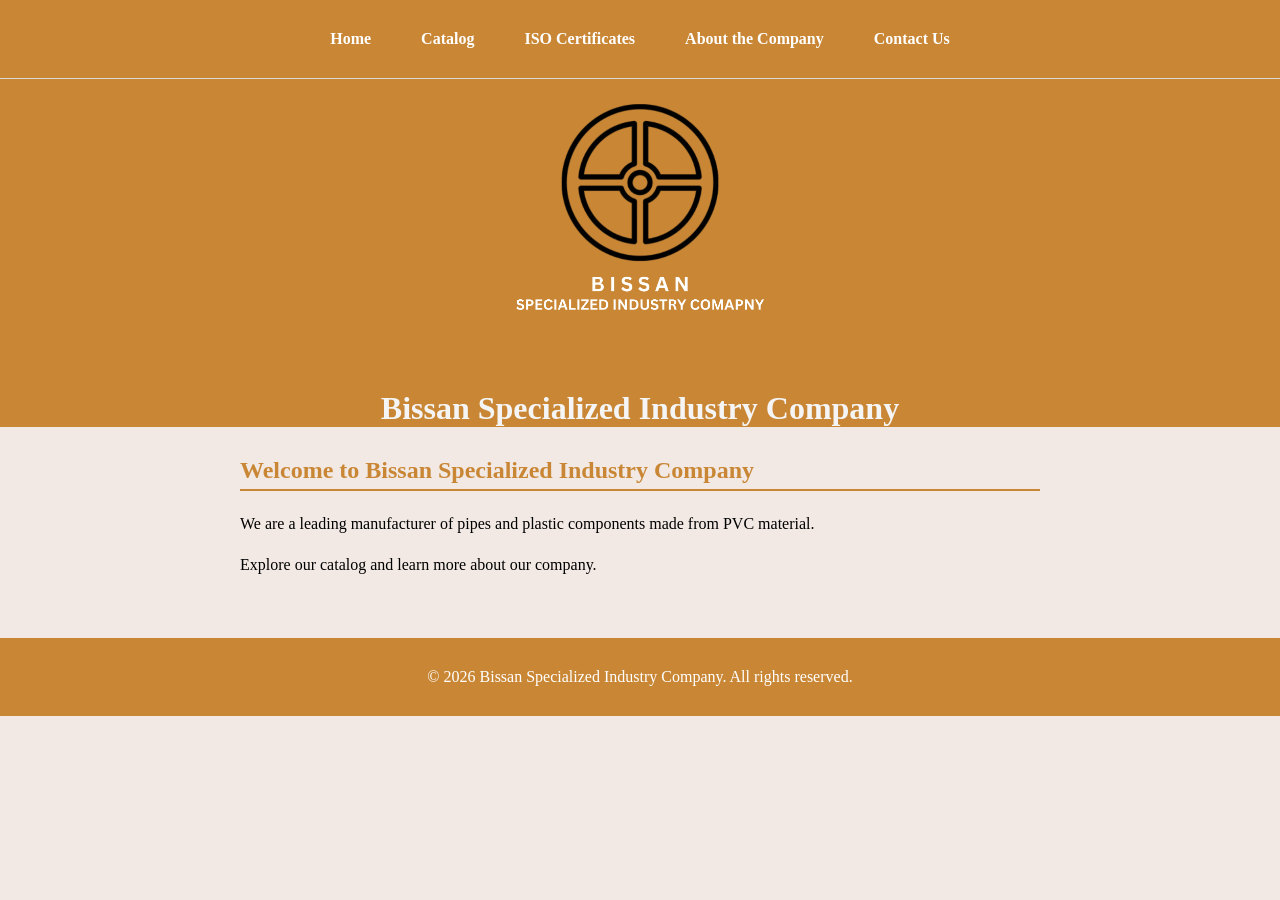
==== index.html @ 00ed0645 "fix final structure" ====
<!doctype html>
<html lang="en" dir="ltr">
  <head>
    <meta charset="UTF-8" />
    <title>Bissan Specialized Industry Company - PVC Pipes Manufacturer Saudi Arabia</title>
    <meta name="description" content="Bissan Specialized Industry Company is a leading manufacturer of PVC pipes and plastic components in Jeddah, Saudi Arabia. Quality, innovation, and sustainability in infrastructure solutions.">
    <meta name="description" lang="ar" content="شركة بيسان المتخصصة للصناعة - رائدة في تصنيع أنابيب PVC والمكونات البلاستيكية في جدة، السعودية. الجودة والابتكار والاستدامة في حلول البنية التحتية.">
    <meta name="keywords" content="Bissan, PVC pipes, plastic components, manufacturer, Saudi Arabia, Jeddah, infrastructure, water supply, sewage systems, شركة بيسان, أنابيب PVC, مكونات بلاستيكية">
    <link rel="stylesheet" href="../css/style.css"/>
  </head>
  <body>
    <!-- Home Page -->
    <header>
      <!-- Logo and Navigation -->
      <img src="../images/logo.png" alt="Bissan Logo" class="logo">
      <h1>Bissan Specialized Industry Company</h1>
        <!-- Navigation Menu -->
      <nav>
        <ul>
          <li><a href="index.html">Home</a></li>
          <li><a href="https://drive.google.com/drive/folders/1nxeZq0r3uxpmF0wtFy2HeYXRQlglvLOS?usp=sharing" target="_blank">Catalog</a></li>
          <li><a href="../Catalog/ISO.pdf" target="_blank">ISO Certificates</a></li>
          <li><a href="about.html">About the Company</a></li>
          <li><a href="contact.html">Contact Us</a></li>
        </ul>
      </nav>

    </header>
  
    <main>
      <section class="welcome">
        <h2>Welcome to Bissan Specialized Industry Company</h2>
        <p>We are a leading manufacturer of pipes and plastic components made from PVC material.</p>
        <p>Explore our catalog and learn more about our company.</p>
      </section>
    </main>

    <footer>
      <p>&copy; 2026 Bissan Specialized Industry Company. All rights reserved.</p>
    </footer>

  </body>
</html>
---- css/style.css ----
/* Style Sheet Bissan Specialized Industry Company */

/* heading styles */
h1 {
  /*1.put h1 in center */
  text-align: center;
  /*2.color of h1 */
  color: whitesmoke;
  /*3.background color of h1 */
  background-color: #c98736;
  /*4.margin of h1 */
  margin: -10px;
}
/* header styles */
header {
  /*1. remove default margin and padding */
  margin: 0;
  padding: 0;
  /*2. background color of header */
  background-color: #c98736;
  width: 100%;
}
/* body styles */
body {
  /*1. remove default margin and padding */
  margin: 0;
  padding: 0;
  /*2. background color of body */
  background-color: #f2e9e4;
}
/* navigation styles */
nav ul {
  /*1. remove default list style */
  list-style-type: none;
  /*2. display navigation items in a row */
  display: flex;
  /*3. center navigation items */
  justify-content: center;
  /*4. padding and margin for navigation */
  padding: 20px;
  margin: 0;
  background-color: #c98736;
}

/* navigation item styles */
nav ul li {
  /*1. margin for navigation items */
  margin: 10px;
  /*2. font styles for navigation items */
  font: bold 16px message-box;
}

/* navigation link styles */
nav ul li a {
  /*1. remove default text decoration */
  text-decoration: none;
  /*2. color and padding for navigation links */
  color: white;
  padding: 10px 15px;
  /*3. transition effect for hover state */
  transition: background-color 0.3s;
}

/* navigation link hover styles */
nav ul li a:hover {
  /*1. background color change on hover */
  background-color: #a66b2a;
  border-radius: 5px;
  color: rgb(0, 0, 0);
}
/* logo styles */
.logo {
  width: 400px;
  height: auto;
  display: block;
  margin: 0 auto;
}
/* main content styles */
main {
  padding: 20px;
  max-width: 800px;
  margin: 0 auto;
}

/* section styles */
section {
  margin-bottom: 20px;
}
/* heading styles for sections */
h2 {
  color: #c98736;
  border-bottom: 2px solid #c98736;
  padding-bottom: 5px;
}
/* paragraph styles */
p {
  line-height: 1.6;
}
/* list styles */
ul {
  padding-left: 20px;
}

/* contact information styles */
.contact-info p {
  margin: 5px 0;
}
/* Make nav fixed with shadow */
nav {
  position: fixed;
  top: 0;
  width: 100%;
  box-shadow: 0px 1px 0px rgb(219, 217, 217);
}
/* contact info styles */
.contact-info {
  background-color: #ffffff;
  border: 1px solid #c98736;
  border-radius: 8px;
  padding: 20px;
  max-width: 400px;
  margin: 20px auto;
}

 /* contact info heading styles */
.contact-info h2 {
  color: #c98736;
  margin-bottom: 10px;
}

/* contact form styles */
.contact-form {
  background-color: #ffffff;
  border: 1px solid #c98736;
  border-radius: 8px;
  padding: 20px;
  max-width: 400px;
  margin: 20px auto;
}

/* contact form label styles */
.contact-form label {
  display: block;
  margin-bottom: 5px;
  color: #333;
  font-weight: bold;
}

/*contact form input and textarea styles */

.contact-form input,
.contact-form textarea {
  width: 100%;
  padding: 10px;
  margin-bottom: 15px;
  border: 1px solid #c98736;
  border-radius: 4px;
  font-family: Arial, sans-serif;
  box-sizing: border-box;
}


/* contact form input and textarea focus styles */
.contact-form input:focus,
.contact-form textarea:focus {
  outline: none;
  border-color: #c98736;
}

/* contact form button styles */
.contact-form button {
  background-color: #c98736;
  color: white;
  padding: 10px 20px;
  border: none;
  border-radius: 4px;
  font-weight: bold;
  width: 100%;
  transition: background-color 0.3s;
}

/* contact form button hover styles */
.contact-form button:hover {
  background-color: #a66b2a;
}


/* contact watsapp styles */
.contact-watsapp {
  background-color: white;
  border: 1px solid #c98736;
  border-radius: 8px;
  padding: 20px;
  max-width: 400px;
  margin: 20px auto;
}

/* contact watsapp heading styles */
.qr-code {
  display: block;
  margin: 0 auto;
  width: 200px;
  height: 200px;
}

/* footer styles */
footer {
    background-color: #c98736;
    color: white;
    text-align: center;
    padding: 10px;
    margin-top: 20px;
}

/* Responsive Design */
@media (max-width: 768px) {
    .logo {
        width: 250px; /* Smaller logo for mobile */
    }

    main {
        padding: 15px;
    }

    nav ul {
        padding: 15px;
        flex-wrap: wrap; /* Allow wrapping on small screens */
    }

    nav ul li {
        margin: 5px;
    }

    nav ul li a {
        padding: 8px 12px;
        font-size: 14px;
    }

    h1 {
        font-size: 28px; /* Smaller heading */
        margin: -5px;
    }

    h2 {
        font-size: 22px;
    }

    .contact-info, .contact-form, .contact-watsapp {
        max-width: 100%;
        margin: 15px 0;
        padding: 15px;
    }

    .qr-code {
        width: 150px;
        height: 150px;
    }

    .welcome h2 {
        font-size: 24px;
    }
}
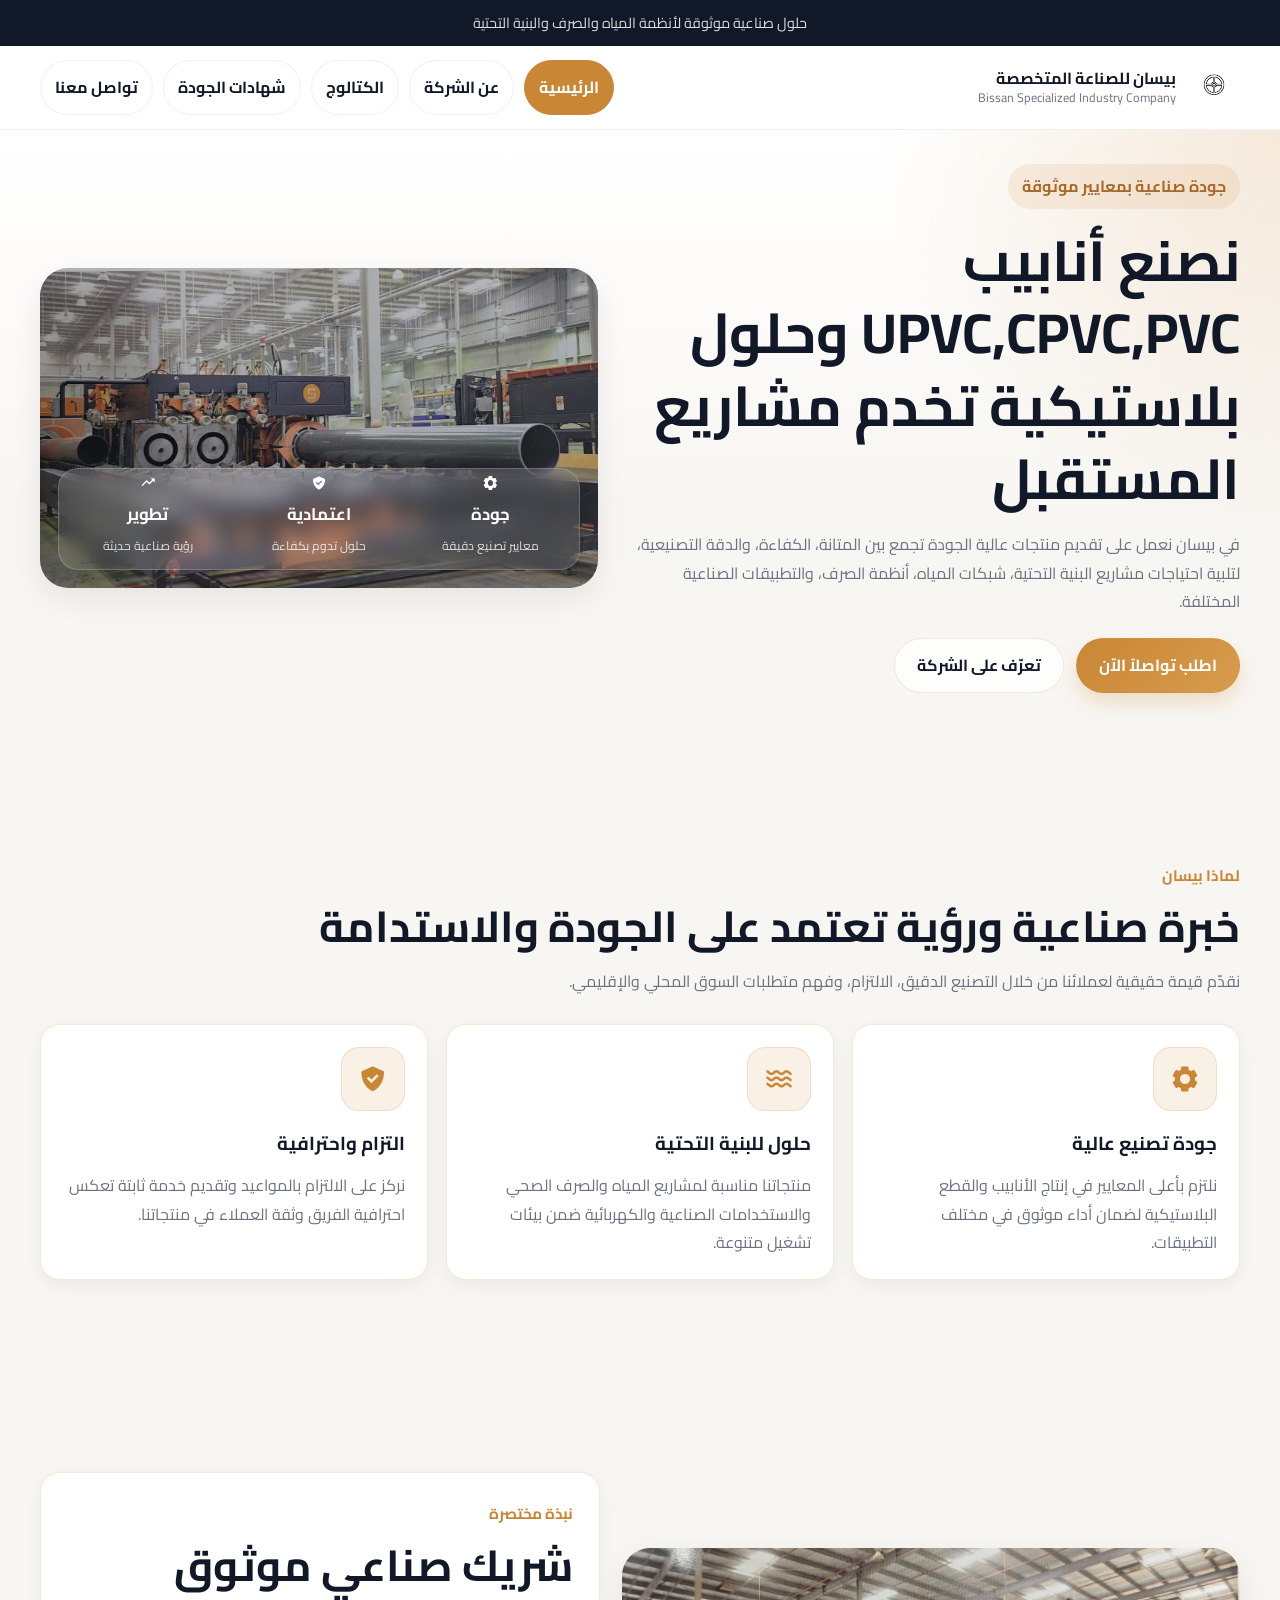
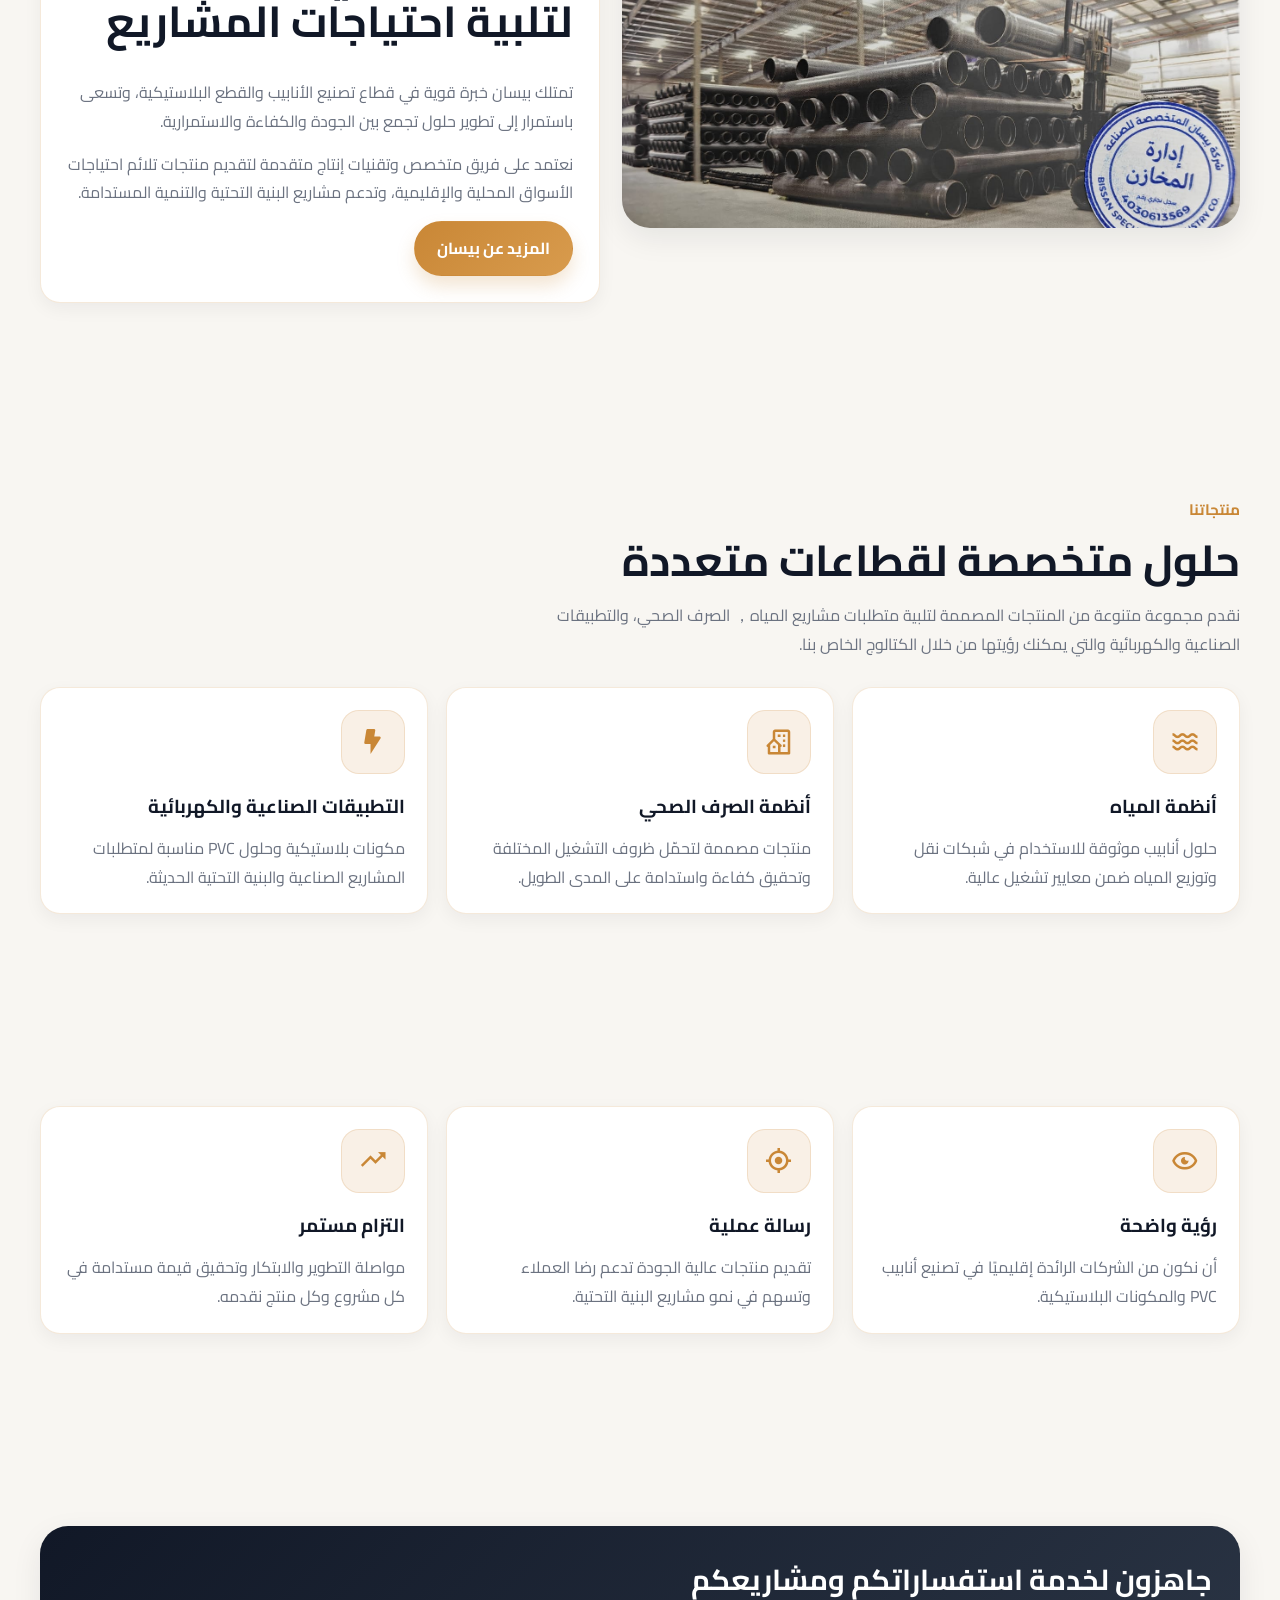
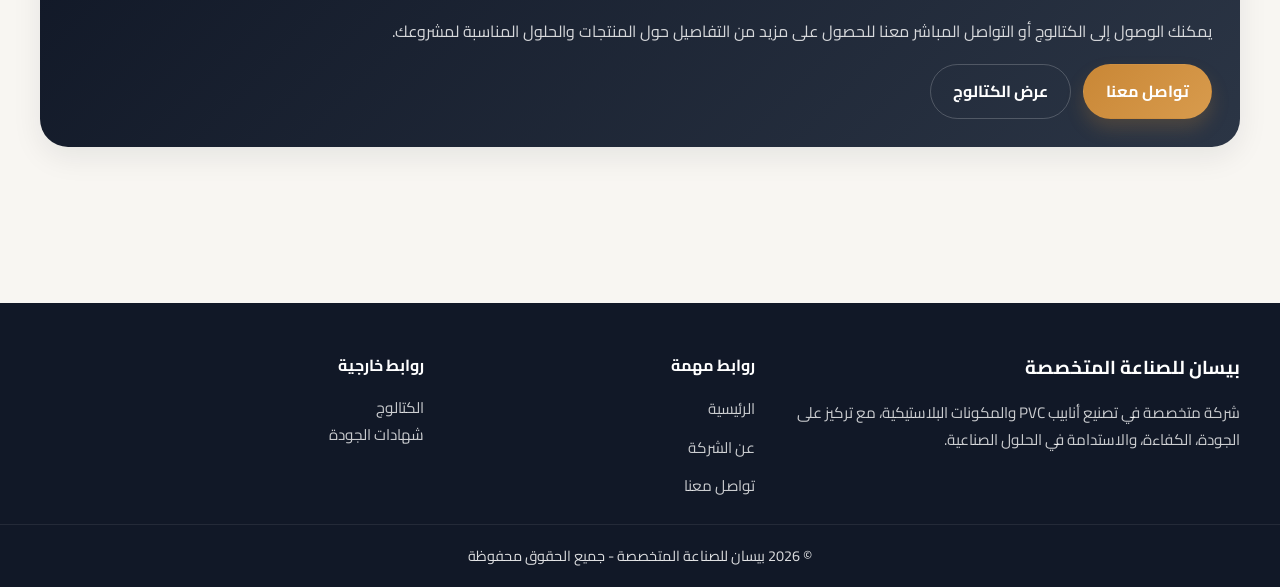
==== commit 3b294774: "move site files to repository root" ====
--- a/index.html
+++ b/index.html
@@ -1,43 +1,336 @@
 <!doctype html>
-<html lang="en" dir="ltr">
+<html lang="ar" dir="rtl">
   <head>
     <meta charset="UTF-8" />
-    <title>Bissan Specialized Industry Company - PVC Pipes Manufacturer Saudi Arabia</title>
-    <meta name="description" content="Bissan Specialized Industry Company is a leading manufacturer of PVC pipes and plastic components in Jeddah, Saudi Arabia. Quality, innovation, and sustainability in infrastructure solutions.">
-    <meta name="description" lang="ar" content="شركة بيسان المتخصصة للصناعة - رائدة في تصنيع أنابيب PVC والمكونات البلاستيكية في جدة، السعودية. الجودة والابتكار والاستدامة في حلول البنية التحتية.">
-    <meta name="keywords" content="Bissan, PVC pipes, plastic components, manufacturer, Saudi Arabia, Jeddah, infrastructure, water supply, sewage systems, شركة بيسان, أنابيب PVC, مكونات بلاستيكية">
-    <link rel="stylesheet" href="../css/style.css"/>
+    <meta name="viewport" content="width=device-width, initial-scale=1.0" />
+    <title>بيسان للصناعة المتخصصة | حلول متقدمة لأنابيب PVC</title>
+    <meta
+      name="description"
+      content="شركة بيسان للصناعة المتخصصة تقدم حلولاً متقدمة في تصنيع أنابيب PVC والمكونات البلاستيكية بجودة عالية تخدم مشاريع البنية التحتية والتطبيقات الصناعية."
+    />
+    <link
+      href="https://unpkg.com/boxicons@2.1.4/css/boxicons.min.css"
+      rel="stylesheet"
+    />
+    <link rel="stylesheet" href="./css/mainstyle.css" />
+    <link rel="stylesheet" href="./css/home.css" />
   </head>
   <body>
-    <!-- Home Page -->
-    <header>
-      <!-- Logo and Navigation -->
-      <img src="../images/logo.png" alt="Bissan Logo" class="logo">
-      <h1>Bissan Specialized Industry Company</h1>
-        <!-- Navigation Menu -->
-      <nav>
-        <ul>
-          <li><a href="index.html">Home</a></li>
-          <li><a href="https://drive.google.com/drive/folders/1nxeZq0r3uxpmF0wtFy2HeYXRQlglvLOS?usp=sharing" target="_blank">Catalog</a></li>
-          <li><a href="../Catalog/ISO.pdf" target="_blank">ISO Certificates</a></li>
-          <li><a href="about.html">About the Company</a></li>
-          <li><a href="contact.html">Contact Us</a></li>
-        </ul>
-      </nav>
-
+    <div class="topbar">
+      <div class="container">
+        <p>حلول صناعية موثوقة لأنظمة المياه والصرف والبنية التحتية</p>
+      </div>
+    </div>
+
+    <header class="site-header">
+      <div class="container navbar">
+        <a href="index.html" class="brand">
+          <img src="./images/logo.png" alt="شعار بيسان" />
+          <div class="brand-text">
+            <h1>بيسان للصناعة المتخصصة</h1>
+            <p>Bissan Specialized Industry Company</p>
+          </div>
+        </a>
+
+        <button
+          class="menu-toggle"
+          id="menuToggle"
+          aria-label="فتح القائمة"
+          aria-expanded="false"
+          aria-controls="mainNav"
+        >
+          <span></span>
+          <span></span>
+          <span></span>
+        </button>
+
+        <nav class="main-nav" id="mainNav">
+          <ul class="nav-links">
+            <li><a href="index.html" class="active">الرئيسية</a></li>
+            <li><a href="about.html">عن الشركة</a></li>
+            <li>
+              <a
+                href="https://drive.google.com/drive/folders/1nxeZq0r3uxpmF0wtFy2HeYXRQlglvLOS?usp=sharing"
+                target="_blank"
+              >
+                الكتالوج
+              </a>
+            </li>
+            <li><a href="Catalog/ISO.pdf" target="_blank">شهادات الجودة</a></li>
+            <li><a href="contact.html">تواصل معنا</a></li>
+          </ul>
+        </nav>
+      </div>
     </header>
-  
+
     <main>
-      <section class="welcome">
-        <h2>Welcome to Bissan Specialized Industry Company</h2>
-        <p>We are a leading manufacturer of pipes and plastic components made from PVC material.</p>
-        <p>Explore our catalog and learn more about our company.</p>
+      <section class="hero">
+        <div class="container hero-wrap">
+          <div class="hero-content">
+            <span class="badge">جودة صناعية بمعايير موثوقة</span>
+            <h2>
+              نصنع أنابيب  UPVC,CPVC,PVC وحلول بلاستيكية تخدم مشاريع المستقبل</h2>
+            <p>
+              في بيسان نعمل على تقديم منتجات عالية الجودة تجمع بين المتانة،
+              الكفاءة، والدقة التصنيعية، لتلبية احتياجات مشاريع البنية التحتية،
+              شبكات المياه، أنظمة الصرف، والتطبيقات الصناعية المختلفة.
+            </p>
+            <div class="hero-actions">
+              <a href="contact.html" class="btn">اطلب تواصلاً الآن</a>
+              <a href="about.html" class="btn-outline">تعرّف على الشركة</a>
+            </div>
+          </div>
+
+          <div class="hero-card">
+            <div class="hero-stats">
+              <div>
+                <i class="bx bxs-cog"></i>
+                <strong>جودة</strong>
+                <span>معايير تصنيع دقيقة</span>
+              </div>
+              <div>
+                <i class="bx bxs-check-shield"></i>
+                <strong>اعتمادية</strong>
+                <span>حلول تدوم بكفاءة</span>
+              </div>
+              <div>
+                <i class="bx bx-trending-up"></i>
+                <strong>تطوير</strong>
+                <span>رؤية صناعية حديثة</span>
+              </div>
+            </div>
+          </div>
+        </div>
+      </section>
+
+      <section class="section">
+        <div class="container">
+          <div class="section-head">
+            <span>لماذا بيسان</span>
+            <h2>خبرة صناعية ورؤية تعتمد على الجودة والاستدامة</h2>
+            <p>
+              نقدّم قيمة حقيقية لعملائنا من خلال التصنيع الدقيق، الالتزام، وفهم
+              متطلبات السوق المحلي والإقليمي.
+            </p>
+          </div>
+
+          <div class="features-grid">
+            <article class="card feature-item">
+              <div class="icon-box">
+                <i class="bx bxs-cog"></i>
+              </div>
+              <h3>جودة تصنيع عالية</h3>
+              <p>
+                نلتزم بأعلى المعايير في إنتاج الأنابيب والقطع البلاستيكية
+                لضمان أداء موثوق في مختلف التطبيقات.
+              </p>
+            </article>
+
+            <article class="card feature-item">
+              <div class="icon-box">
+                <i class="bx bx-water"></i>
+              </div>
+              <h3>حلول للبنية التحتية</h3>
+              <p>
+                منتجاتنا مناسبة لمشاريع المياه والصرف الصحي والاستخدامات
+                الصناعية والكهربائية ضمن بيئات تشغيل متنوعة.
+              </p>
+            </article>
+
+            <article class="card feature-item">
+              <div class="icon-box">
+                <i class="bx bxs-check-shield"></i>
+              </div>
+              <h3>التزام واحترافية</h3>
+              <p>
+                نركز على الالتزام بالمواعيد وتقديم خدمة ثابتة تعكس احترافية
+                الفريق وثقة العملاء في منتجاتنا.
+              </p>
+            </article>
+          </div>
+        </div>
+      </section>
+
+      <section class="section">
+        <div class="container about-preview">
+          <div class="about-preview-image"></div>
+
+          <div class="card about-preview-content">
+            <div class="section-head">
+              <span>نبذة مختصرة</span>
+              <h2>شريك صناعي موثوق لتلبية احتياجات المشاريع</h2>
+            </div>
+            <p>
+              تمتلك بيسان خبرة قوية في قطاع تصنيع الأنابيب  والقطع 
+              البلاستيكية، وتسعى باستمرار إلى تطوير حلول تجمع بين الجودة
+              والكفاءة والاستمرارية.
+            </p>
+            <p>
+              نعتمد على فريق متخصص وتقنيات إنتاج متقدمة لتقديم منتجات تلائم
+              احتياجات الأسواق المحلية والإقليمية، وتدعم مشاريع البنية التحتية
+              والتنمية المستدامة.
+            </p>
+            <a href="about.html" class="btn">المزيد عن بيسان</a>
+          </div>
+        </div>
+      </section>
+
+      <section class="section">
+        <div class="container">
+          <div class="section-head">
+            <span>منتجاتنا</span>
+            <h2>حلول متخصصة لقطاعات متعددة</h2>
+            <p>
+              نقدم مجموعة متنوعة من المنتجات المصممة لتلبية متطلبات مشاريع
+              المياه， الصرف الصحي، والتطبيقات الصناعية والكهربائية والتي يمكنك
+              رؤيتها من خلال الكتالوج الخاص بنا.
+            </p>
+          </div>
+
+          <div class="products-grid">
+            <article class="card product-item">
+              <div class="icon-box">
+                <i class="bx bx-water"></i>
+              </div>
+              <h3>أنظمة المياه</h3>
+              <p>
+                حلول أنابيب موثوقة للاستخدام في شبكات نقل وتوزيع المياه ضمن
+                معايير تشغيل عالية.
+              </p>
+            </article>
+
+            <article class="card product-item">
+              <div class="icon-box">
+                <i class="bx bx-building-house"></i>
+              </div>
+              <h3>أنظمة الصرف الصحي</h3>
+              <p>
+                منتجات مصممة لتحمّل ظروف التشغيل المختلفة وتحقيق كفاءة واستدامة
+                على المدى الطويل.
+              </p>
+            </article>
+
+            <article class="card product-item">
+              <div class="icon-box">
+                <i class="bx bxs-bolt"></i>
+              </div>
+              <h3>التطبيقات الصناعية والكهربائية</h3>
+              <p>
+                مكونات بلاستيكية وحلول PVC مناسبة لمتطلبات المشاريع الصناعية
+                والبنية التحتية الحديثة.
+              </p>
+            </article>
+          </div>
+        </div>
+      </section>
+
+      <section class="section">
+        <div class="container">
+          <div class="values-grid">
+            <article class="card value-item">
+              <div class="icon-box">
+                <i class="bx bx-show-alt"></i>
+              </div>
+              <h3>رؤية واضحة</h3>
+              <p>
+                أن نكون من الشركات الرائدة إقليميًا في تصنيع أنابيب PVC
+                والمكونات البلاستيكية.
+              </p>
+            </article>
+
+            <article class="card value-item">
+              <div class="icon-box">
+                <i class="bx bx-target-lock"></i>
+              </div>
+              <h3>رسالة عملية</h3>
+              <p>
+                تقديم منتجات عالية الجودة تدعم رضا العملاء وتسهم في نمو مشاريع
+                البنية التحتية.
+              </p>
+            </article>
+
+            <article class="card value-item">
+              <div class="icon-box">
+                <i class="bx bx-trending-up"></i>
+              </div>
+              <h3>التزام مستمر</h3>
+              <p>
+                مواصلة التطوير والابتكار وتحقيق قيمة مستدامة في كل مشروع وكل
+                منتج نقدمه.
+              </p>
+            </article>
+          </div>
+        </div>
+      </section>
+      <section class="section">
+        <div class="container">
+          <div class="cta-box">
+            <h2>جاهزون لخدمة استفساراتكم ومشاريعكم</h2>
+            <p>
+              يمكنك الوصول إلى الكتالوج أو التواصل المباشر معنا للحصول على مزيد
+              من التفاصيل حول المنتجات والحلول المناسبة لمشروعك.
+            </p>
+            <div class="cta-actions">
+              <a href="contact.html" class="btn">تواصل معنا</a>
+              <a
+                href="https://drive.google.com/drive/folders/1nxeZq0r3uxpmF0wtFy2HeYXRQlglvLOS?usp=sharing"
+                target="_blank"
+                class="btn-outline"
+                >عرض الكتالوج</a
+              >
+            </div>
+          </div>
+        </div>
       </section>
     </main>
 
-    <footer>
-      <p>&copy; 2026 Bissan Specialized Industry Company. All rights reserved.</p>
+    <footer class="site-footer">
+      <div class="container footer-grid">
+        <div class="footer-brand">
+          <h3>بيسان للصناعة المتخصصة</h3>
+          <p>
+            شركة متخصصة في تصنيع أنابيب PVC والمكونات البلاستيكية، مع تركيز على
+            الجودة، الكفاءة، والاستدامة في الحلول الصناعية.
+          </p>
+        </div>
+
+        <div class="footer-links">
+          <h4>روابط مهمة</h4>
+          <ul>
+            <li><a href="index.html">الرئيسية</a></li>
+            <li><a href="about.html">عن الشركة</a></li>
+            <li><a href="contact.html">تواصل معنا</a></li>
+          </ul>
+        </div>
+
+        <div class="footer-contact">
+          <h4>روابط خارجية</h4>
+          <p>
+            <a
+              href="https://drive.google.com/drive/folders/1nxeZq0r3uxpmF0wtFy2HeYXRQlglvLOS?usp=sharing"
+              target="_blank"
+              >الكتالوج</a
+            >
+          </p>
+          <p><a href="Catalog/ISO.pdf" target="_blank">شهادات الجودة</a></p>
+        </div>
+      </div>
+
+      <div class="footer-bottom">
+        <p>© 2026 بيسان للصناعة المتخصصة - جميع الحقوق محفوظة</p>
+      </div>
     </footer>
-
+    <script>
+      const menuToggle = document.getElementById("menuToggle");
+      const mainNav = document.getElementById("mainNav");
+
+      menuToggle.addEventListener("click", () => {
+        menuToggle.classList.toggle("active");
+        mainNav.classList.toggle("active");
+
+        const expanded = menuToggle.classList.contains("active");
+        menuToggle.setAttribute("aria-expanded", expanded ? "true" : "false");
+      });
+    </script>
   </body>
-</html>+</html>
--- a/css/mainstyle.css
+++ b/css/mainstyle.css
@@ -0,0 +1,441 @@
+@import url('https://fonts.googleapis.com/css2?family=Cairo:wght@400;500;600;700;800&display=swap');
+
+:root {
+  --primary: #c98736;
+  --primary-dark: #a66b2a;
+  --primary-soft: #e8c08c;
+  --accent: #111827;
+  --accent-2: #1f2937;
+  --bg: #f8f6f2;
+  --surface: #ffffff;
+  --surface-2: #f3eee7;
+  --text: #1b1b1b;
+  --muted: #6b7280;
+  --border: rgba(201, 135, 54, 0.18);
+  --shadow: 0 10px 30px rgba(17, 24, 39, 0.08);
+  --shadow-soft: 0 6px 18px rgba(17, 24, 39, 0.05);
+  --radius-sm: 14px;
+  --radius-md: 20px;
+  --radius-lg: 28px;
+  --container: 1200px;
+  --transition: 0.3s ease;
+}
+
+* {
+  margin: 0;
+  padding: 0;
+  box-sizing: border-box;
+}
+
+html {
+  scroll-behavior: smooth;
+}
+
+body {
+  font-family: 'Cairo', sans-serif;
+  background: var(--bg);
+  color: var(--text);
+  direction: rtl;
+  line-height: 1.8;
+}
+
+a {
+  color: inherit;
+  text-decoration: none;
+}
+
+img {
+  max-width: 100%;
+  display: block;
+}
+
+ul {
+  list-style: none;
+}
+
+.container {
+  width: min(100% - 32px, var(--container));
+  margin-inline: auto;
+}
+
+.section {
+  padding: 72px 0;
+}
+
+.section-head {
+  margin-bottom: 28px;
+}
+
+.section-head span {
+  display: inline-block;
+  color: var(--primary);
+  font-weight: 700;
+  font-size: 0.95rem;
+  margin-bottom: 10px;
+}
+
+.section-head h2 {
+  font-size: 1.9rem;
+  line-height: 1.3;
+  margin-bottom: 12px;
+  color: var(--accent);
+}
+
+.section-head p {
+  color: var(--muted);
+  max-width: 720px;
+}
+
+.btn,
+.btn-outline {
+  display: inline-flex;
+  align-items: center;
+  justify-content: center;
+  min-height: 48px;
+  padding: 12px 22px;
+  border-radius: 999px;
+  font-weight: 700;
+  transition: var(--transition);
+  border: 1px solid transparent;
+}
+
+.btn {
+  background: linear-gradient(135deg, var(--primary), #d89b4d);
+  color: #fff;
+  box-shadow: 0 10px 18px rgba(201, 135, 54, 0.22);
+}
+
+.btn:hover {
+  transform: translateY(-2px);
+  background: linear-gradient(135deg, var(--primary-dark), #b9772f);
+}
+
+.btn-outline {
+  border-color: var(--border);
+  background: rgba(255, 255, 255, 0.75);
+  color: var(--accent);
+}
+
+.btn-outline:hover {
+  border-color: var(--primary);
+  color: var(--primary-dark);
+}
+
+.topbar {
+  background: var(--accent);
+  color: rgba(255, 255, 255, 0.85);
+  font-size: 0.9rem;
+}
+
+.topbar .container {
+  display: flex;
+  align-items: center;
+  justify-content: center;
+  text-align: center;
+  padding: 10px 0;
+}
+
+.site-header {
+  position: sticky;
+  top: 0;
+  z-index: 1000;
+  backdrop-filter: blur(10px);
+  background: rgba(255, 255, 255, 0.94);
+  border-bottom: 1px solid rgba(17, 24, 39, 0.06);
+}
+
+.navbar {
+  min-height: 78px;
+  display: flex;
+  align-items: center;
+  justify-content: space-between;
+  gap: 16px;
+  padding: 14px 0;
+  position: relative;
+}
+
+.brand {
+  display: flex;
+  align-items: center;
+  gap: 12px;
+  min-width: 0;
+}
+
+.brand img {
+  width: 52px;
+  height: 52px;
+  object-fit: contain;
+  flex-shrink: 0;
+}
+
+.brand-text h1 {
+  font-size: 1rem;
+  color: var(--accent);
+  line-height: 1.35;
+}
+
+.brand-text p {
+  font-size: 0.78rem;
+  color: var(--muted);
+  line-height: 1.3;
+}
+
+.menu-toggle {
+  width: 46px;
+  height: 46px;
+  border: none;
+  background: linear-gradient(135deg, rgba(6, 37, 44, 0.95), rgba(10, 70, 77, 0.92));
+  border-radius: 0;
+  display: flex;
+  flex-direction: column;
+  justify-content: center;
+  align-items: center;
+  gap: 5px;
+  cursor: pointer;
+  box-shadow: 0 8px 20px rgba(8, 42, 47, 0.22);
+  flex-shrink: 0;
+}
+
+.menu-toggle span {
+  width: 22px;
+  height: 3px;
+  background: #ffffff;
+  border-radius: 10px;
+  transition: var(--transition);
+  display: block;
+}
+
+.menu-toggle.active span:nth-child(1) {
+  transform: translateY(8px) rotate(45deg);
+}
+
+.menu-toggle.active span:nth-child(2) {
+  opacity: 0;
+}
+
+.menu-toggle.active span:nth-child(3) {
+  transform: translateY(-8px) rotate(-45deg);
+}
+
+.main-nav {
+  position: absolute;
+  top: calc(100% + 10px);
+  right: 0;
+  width: min(280px, 100%);
+  background: rgba(255, 255, 255, 0.98);
+  border: 1px solid rgba(17, 24, 39, 0.06);
+  border-radius: 22px;
+  padding: 14px;
+  box-shadow: var(--shadow);
+  opacity: 0;
+  visibility: hidden;
+  transform: translateY(-8px);
+  transition: var(--transition);
+}
+
+.main-nav.active {
+  opacity: 1;
+  visibility: visible;
+  transform: translateY(0);
+}
+
+.nav-links {
+  display: flex;
+  flex-direction: column;
+  gap: 10px;
+}
+
+.nav-links a {
+  display: block;
+  text-align: center;
+  padding: 12px 14px;
+  border-radius: 999px;
+  background: var(--surface);
+  border: 1px solid rgba(17, 24, 39, 0.06);
+  font-weight: 700;
+  color: var(--accent);
+  transition: var(--transition);
+}
+
+.nav-links a:hover,
+.nav-links a.active {
+  background: var(--primary);
+  color: #fff;
+  border-color: var(--primary);
+}
+
+.page-hero {
+  padding: 70px 0 40px;
+  background:
+    linear-gradient(rgba(17, 24, 39, 0.72), rgba(17, 24, 39, 0.72)),
+    linear-gradient(135deg, #1f2937, #374151);
+  color: #fff;
+}
+
+.page-hero-content {
+  max-width: 760px;
+}
+
+.page-hero h2 {
+  font-size: 2rem;
+  line-height: 1.3;
+  margin-bottom: 14px;
+}
+
+.page-hero p {
+  color: rgba(255, 255, 255, 0.84);
+}
+
+.card {
+  background: var(--surface);
+  border: 1px solid var(--border);
+  border-radius: var(--radius-md);
+  box-shadow: var(--shadow-soft);
+}
+
+.site-footer {
+  background: var(--accent);
+  color: rgba(255, 255, 255, 0.86);
+  margin-top: 60px;
+}
+
+.footer-grid {
+  display: grid;
+  gap: 24px;
+  padding: 48px 0 24px;
+}
+
+.footer-brand h3,
+.footer-links h4,
+.footer-contact h4 {
+  color: #fff;
+  margin-bottom: 14px;
+}
+
+.footer-brand p,
+.footer-contact p,
+.footer-links a {
+  color: rgba(255, 255, 255, 0.78);
+  font-size: 0.95rem;
+}
+
+.footer-links ul {
+  display: grid;
+  gap: 10px;
+}
+
+.footer-bottom {
+  border-top: 1px solid rgba(255, 255, 255, 0.08);
+  text-align: center;
+  padding: 18px 0;
+  font-size: 0.9rem;
+}
+
+@media (min-width: 700px) {
+  .page-hero {
+    padding: 92px 0 56px;
+  }
+
+  .page-hero h2 {
+    font-size: 2.5rem;
+  }
+
+  .section-head h2 {
+    font-size: 2.3rem;
+  }
+
+  .footer-grid {
+    grid-template-columns: 1.2fr 0.8fr 1fr;
+  }
+}
+
+@media (min-width: 992px) {
+  .section {
+    padding: 96px 0;
+  }
+
+  .page-hero h2 {
+    font-size: 3rem;
+  }
+
+  .section-head h2 {
+    font-size: 2.7rem;
+  }
+
+  .menu-toggle {
+    display: none;
+  }
+
+  .main-nav {
+    position: static;
+    width: auto;
+    background: transparent;
+    border: none;
+    border-radius: 0;
+    padding: 0;
+    box-shadow: none;
+    opacity: 1;
+    visibility: visible;
+    transform: none;
+  }
+
+  .nav-links {
+    display: flex;
+    flex-direction: row;
+    flex-wrap: wrap;
+    justify-content: flex-end;
+  }
+}
+
+.icon-box {
+  width: 64px;
+  height: 64px;
+  display: flex;
+  align-items: center;
+  justify-content: center;
+  border-radius: 18px;
+  background: rgba(201, 135, 54, 0.12);
+  margin-bottom: 16px;
+  border: 1px solid rgba(201, 135, 54, 0.18);
+}
+
+.icon-box i {
+  font-size: 30px;
+  color: var(--primary);
+}
+
+.feature-item,
+.value-item,
+.product-item,
+.highlight-box,
+.why-list li,
+.contact-links a {
+  transition: var(--transition);
+}
+
+.feature-item:hover,
+.value-item:hover,
+.product-item:hover,
+.highlight-box:hover,
+.why-list li:hover {
+  transform: translateY(-4px);
+  box-shadow: var(--shadow);
+}
+
+.contact-links a i {
+  font-size: 22px;
+  margin-left: 10px;
+}
+
+.why-list li {
+  display: flex;
+  align-items: flex-start;
+  gap: 12px;
+}
+
+.why-list li i {
+  font-size: 22px;
+  color: var(--primary);
+  margin-top: 3px;
+  flex-shrink: 0;
+}
--- a/css/home.css
+++ b/css/home.css
@@ -0,0 +1,200 @@
+.hero {
+  padding: 34px 0 72px;
+  background:
+    radial-gradient(circle at top right, rgba(201, 135, 54, 0.18), transparent 28%),
+    linear-gradient(180deg, #fff, #f8f6f2 60%);
+}
+
+.hero-wrap {
+  display: grid;
+  gap: 26px;
+  align-items: center;
+}
+
+.hero-content .badge {
+  display: inline-flex;
+  padding: 8px 14px;
+  border-radius: 999px;
+  background: rgba(201, 135, 54, 0.12);
+  color: var(--primary-dark);
+  font-weight: 700;
+  margin-bottom: 16px;
+}
+
+.hero-content h2 {
+  font-size: 2.2rem;
+  line-height: 1.3;
+  color: var(--accent);
+  margin-bottom: 14px;
+}
+
+.hero-content p {
+  color: var(--muted);
+  margin-bottom: 22px;
+}
+
+.hero-actions {
+  display: flex;
+  flex-direction: column;
+  gap: 12px;
+}
+
+.hero-card {
+  position: relative;
+  overflow: hidden;
+  border-radius: var(--radius-lg);
+  min-height: 320px;
+  background:
+    linear-gradient(rgba(17, 24, 39, 0.28), rgba(17, 24, 39, 0.28)),
+    url('../images/industry.jpeg') center/cover no-repeat;
+  box-shadow: var(--shadow);
+}
+
+.hero-card::after {
+  content: '';
+  position: absolute;
+  inset: auto 18px 18px 18px;
+  height: 100px;
+  border-radius: 20px;
+  background: rgba(255,255,255,0.14);
+  border: 1px solid rgba(255,255,255,0.18);
+  backdrop-filter: blur(10px);
+}
+
+.hero-stats {
+  position: absolute;
+  right: 28px;
+  left: 28px;
+  bottom: 30px;
+  z-index: 2;
+  display: grid;
+  grid-template-columns: repeat(3, 1fr);
+  gap: 12px;
+  color: #fff;
+  text-align: center;
+}
+
+.hero-stats strong {
+  display: block;
+  font-size: 1.05rem;
+}
+
+.hero-stats span {
+  font-size: 0.76rem;
+  color: rgba(255,255,255,0.82);
+}
+
+.features-grid,
+.values-grid,
+.products-grid {
+  display: grid;
+  gap: 18px;
+}
+
+.feature-item,
+.value-item,
+.product-item {
+  padding: 22px;
+}
+
+.feature-item h3,
+.value-item h3,
+.product-item h3 {
+  margin-bottom: 10px;
+  color: var(--accent);
+}
+
+.feature-item p,
+.value-item p,
+.product-item p {
+  color: var(--muted);
+}
+
+.about-preview {
+  display: grid;
+  gap: 22px;
+  align-items: center;
+}
+
+.about-preview-image {
+  overflow: hidden;
+  border-radius: var(--radius-lg);
+  min-height: 280px;
+  background: url('../images/MangeIndustry.jpeg') center/cover no-repeat;
+  box-shadow: var(--shadow);
+}
+
+.about-preview-content {
+  padding: 26px;
+}
+
+.about-preview-content p {
+  color: var(--muted);
+  margin-bottom: 14px;
+}
+
+.cta-box {
+  padding: 28px;
+  border-radius: var(--radius-lg);
+  background: linear-gradient(135deg, var(--accent), #2b3545);
+  color: #fff;
+  box-shadow: var(--shadow);
+}
+
+.cta-box h2 {
+  font-size: 1.8rem;
+  margin-bottom: 12px;
+}
+
+.cta-box p {
+  color: rgba(255,255,255,0.82);
+  margin-bottom: 18px;
+}
+
+.cta-actions {
+  display: flex;
+  flex-direction: column;
+  gap: 12px;
+}
+
+.cta-actions .btn-outline {
+  background: transparent;
+  color: #fff;
+  border-color: rgba(255,255,255,0.2);
+}
+
+.cta-actions .btn-outline:hover {
+  border-color: rgba(255,255,255,0.5);
+  color: #fff;
+}
+
+@media (min-width: 700px) {
+  .hero-actions,
+  .cta-actions {
+    flex-direction: row;
+    flex-wrap: wrap;
+  }
+
+  .features-grid,
+  .values-grid,
+  .products-grid {
+    grid-template-columns: repeat(2, 1fr);
+  }
+}
+
+@media (min-width: 992px) {
+  .hero-wrap,
+  .about-preview {
+    grid-template-columns: 1.05fr 0.95fr;
+  }
+
+  .hero-content h2 {
+    font-size: 3.5rem;
+  }
+
+  .features-grid,
+  .values-grid,
+  .products-grid {
+    grid-template-columns: repeat(3, 1fr);
+  }
+}
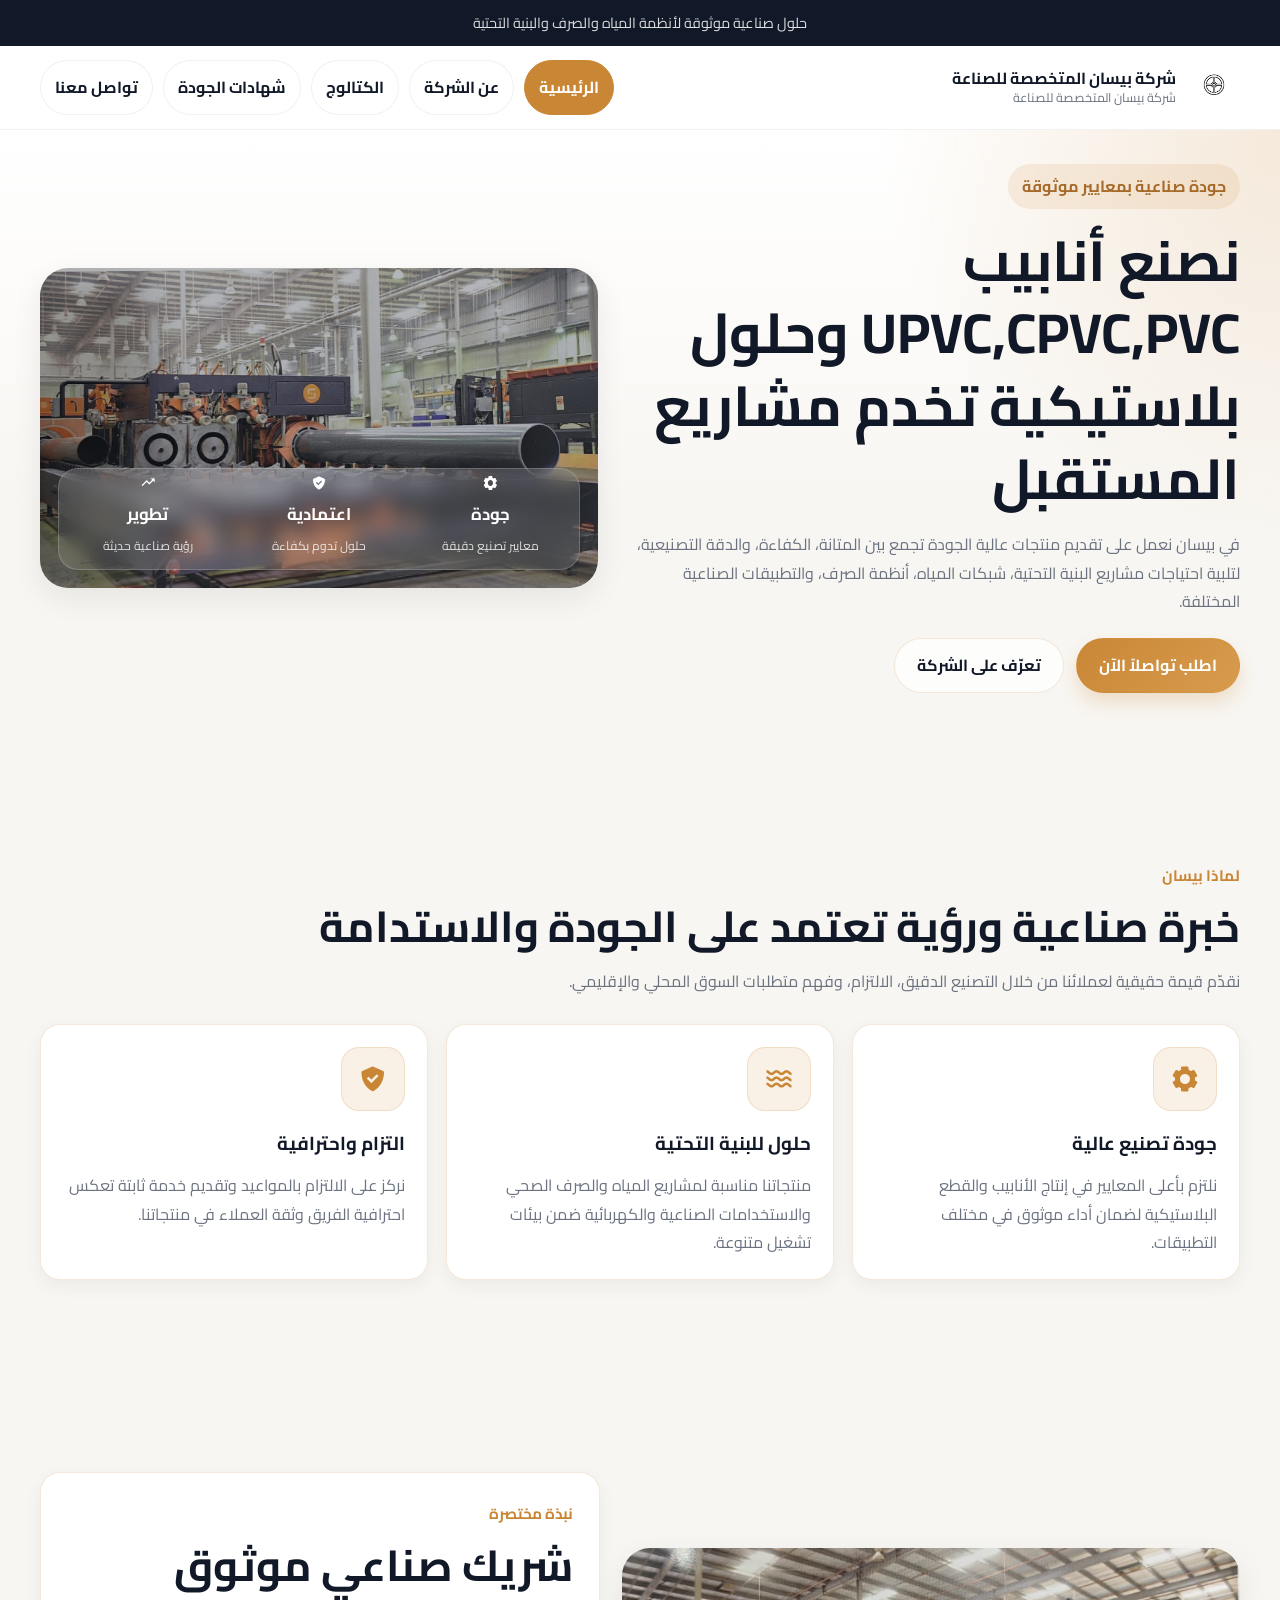
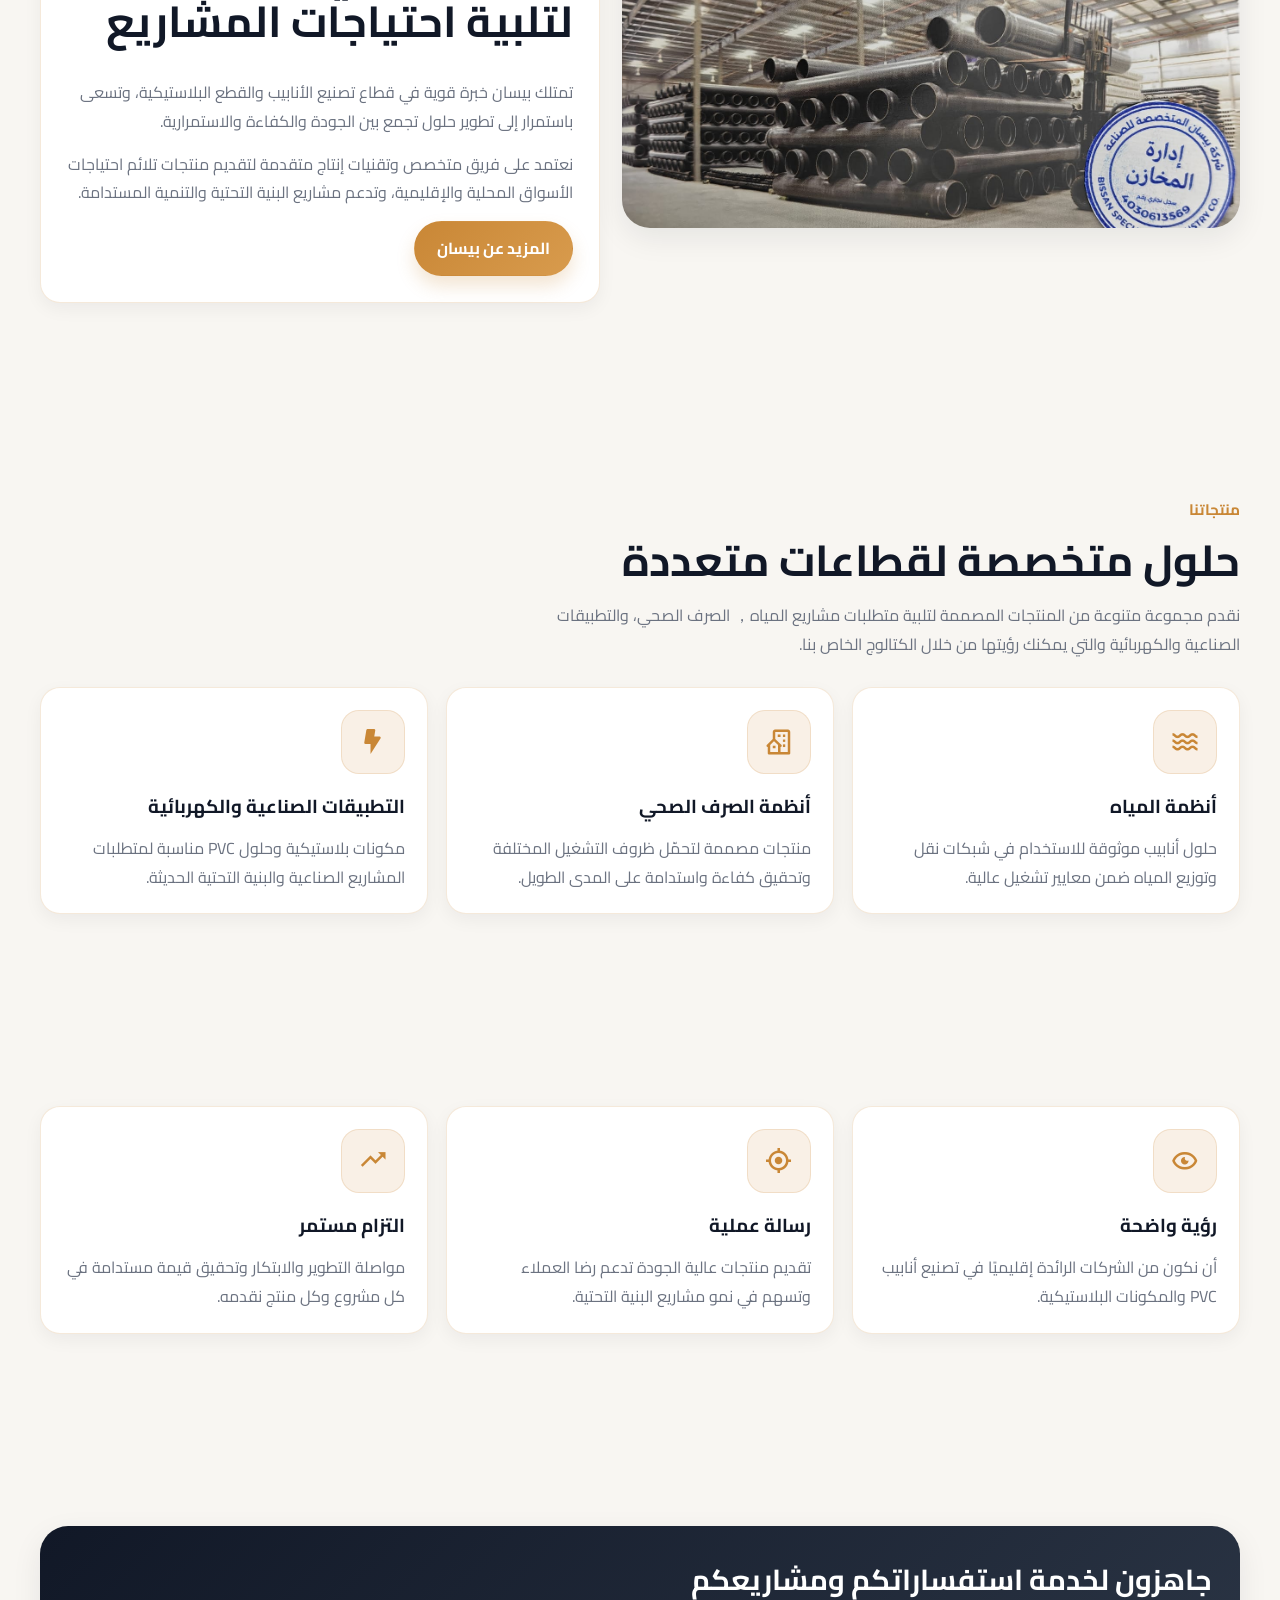
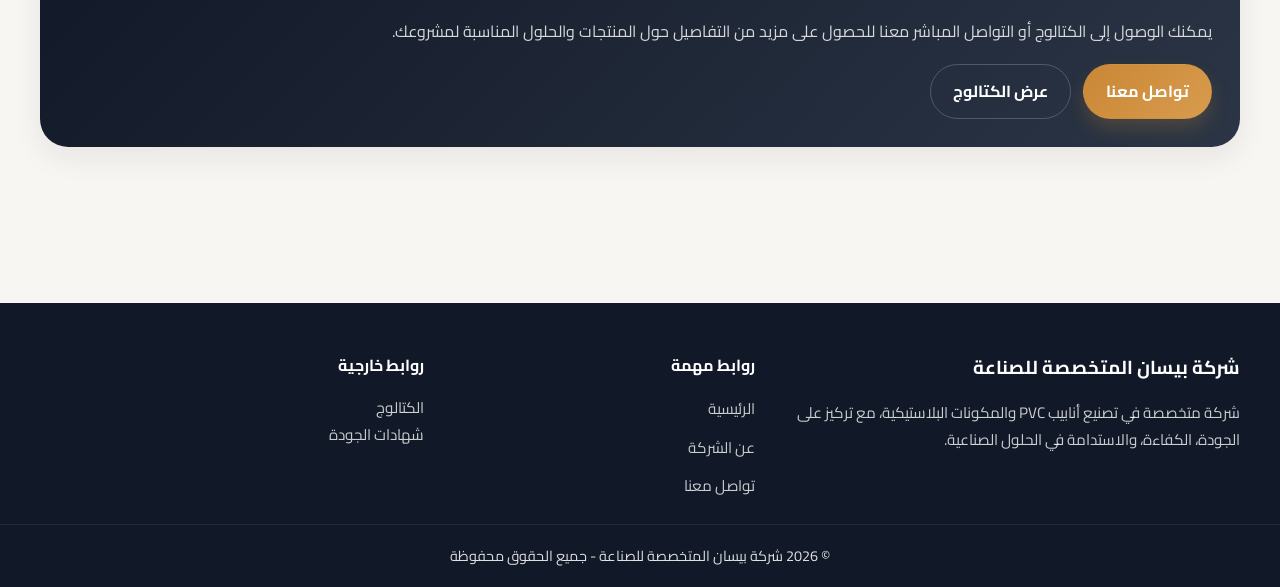
==== commit e5bf5285: "توحيد اسم الشركة رسميًا في كامل الموقع - اعتماد الاسم الرسمي: شركة بيسان المتخصصة للصناعة - إزالة أي" ====
--- a/index.html
+++ b/index.html
@@ -3,17 +3,65 @@
   <head>
     <meta charset="UTF-8" />
     <meta name="viewport" content="width=device-width, initial-scale=1.0" />
-    <title>بيسان للصناعة المتخصصة | حلول متقدمة لأنابيب PVC</title>
+    <title>شركة بيسان المتخصصة للصناعة | حلول متقدمة لأنابيب PVC</title>
     <meta
       name="description"
-      content="شركة بيسان للصناعة المتخصصة تقدم حلولاً متقدمة في تصنيع أنابيب PVC والمكونات البلاستيكية بجودة عالية تخدم مشاريع البنية التحتية والتطبيقات الصناعية."
+      content="شركة بيسان المتخصصة للصناعة تقدم حلولاً متقدمة في تصنيع أنابيب PVC والمكونات البلاستيكية بجودة عالية تخدم مشاريع البنية التحتية والتطبيقات الصناعية."
     />
+    <meta name="keywords" content="أنابيب PVC, مكونات بلاستيكية, شركة بيسان, تصنيع, السعودية, جدة, البنية التحتية, شركات صناعية" />
+    <meta name="author" content="شركة بيسان المتخصصة للصناعة" />
+    <meta name="robots" content="index, follow, max-snippet:-1, max-image-preview:large, max-video-preview:-1" />
+    <meta name="language" content="ar" />
+    <meta name="revisit-after" content="7 days" />
+    <link rel="canonical" href="https://bissan-industry.com/" />
+    <meta property="og:type" content="website" />
+    <meta property="og:url" content="https://bissan-industry.com/" />
+    <meta property="og:title" content="شركة بيسان المتخصصة للصناعة | حلول متقدمة لأنابيب PVC" />
+    <meta property="og:description" content="شركة رائدة في تصنيع أنابيب PVC والمكونات البلاستيكية بجودة عالية" />
+    <meta property="og:image" content="https://bissan-industry.com/images/logo.png" />
+    <meta property="og:site_name" content="شركة بيسان المتخصصة للصناعة" />
+    <meta property="og:locale" content="ar_SA" />
+    <meta name="twitter:card" content="summary_large_image" />
+    <meta name="twitter:title" content="شركة بيسان المتخصصة للصناعة" />
+    <meta name="twitter:description" content="حلول متقدمة في تصنيع أنابيب PVC والمكونات البلاستيكية" />
+    <meta name="twitter:image" content="https://bissan-industry.com/images/logo.png" />
+    <link rel="icon" type="image/png" sizes="32x32" href="./images/logo.png" />
+    <link rel="icon" type="image/png" sizes="16x16" href="./images/logo.png" />
+    <link rel="apple-touch-icon" sizes="180x180" href="./images/logo.png" />
+    <link rel="shortcut icon" href="./images/logo.png" type="image/png" />
+    <link rel="manifest" href="./manifest.json" />
+    <meta name="msapplication-TileColor" content="#c98736" />
+    <meta name="msapplication-TileImage" content="./images/logo.png" />
+    <meta name="theme-color" content="#c98736" />
     <link
       href="https://unpkg.com/boxicons@2.1.4/css/boxicons.min.css"
       rel="stylesheet"
     />
     <link rel="stylesheet" href="./css/mainstyle.css" />
     <link rel="stylesheet" href="./css/home.css" />
+    <script type="application/ld+json">
+    {
+      "@context": "https://schema.org",
+      "@type": "LocalBusiness",
+      "name": "شركة بيسان المتخصصة للصناعة",
+      "image": "https://bissan-industry.com/images/logo.png",
+      "description": "شركة بيسان المتخصصة للصناعة - رائدة في تصنيع أنابيب PVC والمكونات البلاستيكية",
+      "address": {
+        "@type": "PostalAddress",
+        "streetAddress": "جدة",
+        "addressLocality": "جدة",
+        "addressCountry": "SA"
+      },
+      "telephone": "+966533080047",
+      "email": "shadi@bissanfactory.com",
+      "url": "https://bissan-industry.com",
+      "priceRange": "$$",
+      "sameAs": [
+        "https://www.facebook.com/bissan",
+        "https://www.linkedin.com/company/bissan"
+      ]
+    }
+    </script>
   </head>
   <body>
     <div class="topbar">
@@ -27,8 +75,8 @@
         <a href="index.html" class="brand">
           <img src="./images/logo.png" alt="شعار بيسان" />
           <div class="brand-text">
-            <h1>بيسان للصناعة المتخصصة</h1>
-            <p>Bissan Specialized Industry Company</p>
+            <h1>شركة بيسان المتخصصة للصناعة</h1>
+            <p>شركة بيسان المتخصصة للصناعة</p>
           </div>
         </a>
 
@@ -56,7 +104,7 @@
                 الكتالوج
               </a>
             </li>
-            <li><a href="Catalog/ISO.pdf" target="_blank">شهادات الجودة</a></li>
+            <li><a href="iso.html">شهادات الجودة</a></li>
             <li><a href="contact.html">تواصل معنا</a></li>
           </ul>
         </nav>
@@ -287,7 +335,7 @@
     <footer class="site-footer">
       <div class="container footer-grid">
         <div class="footer-brand">
-          <h3>بيسان للصناعة المتخصصة</h3>
+          <h3>شركة بيسان المتخصصة للصناعة</h3>
           <p>
             شركة متخصصة في تصنيع أنابيب PVC والمكونات البلاستيكية، مع تركيز على
             الجودة، الكفاءة، والاستدامة في الحلول الصناعية.
@@ -312,12 +360,12 @@
               >الكتالوج</a
             >
           </p>
-          <p><a href="Catalog/ISO.pdf" target="_blank">شهادات الجودة</a></p>
+          <p><a href="iso.html">شهادات الجودة</a></p>
         </div>
       </div>
 
       <div class="footer-bottom">
-        <p>© 2026 بيسان للصناعة المتخصصة - جميع الحقوق محفوظة</p>
+        <p>© 2026 شركة بيسان المتخصصة للصناعة - جميع الحقوق محفوظة</p>
       </div>
     </footer>
     <script>
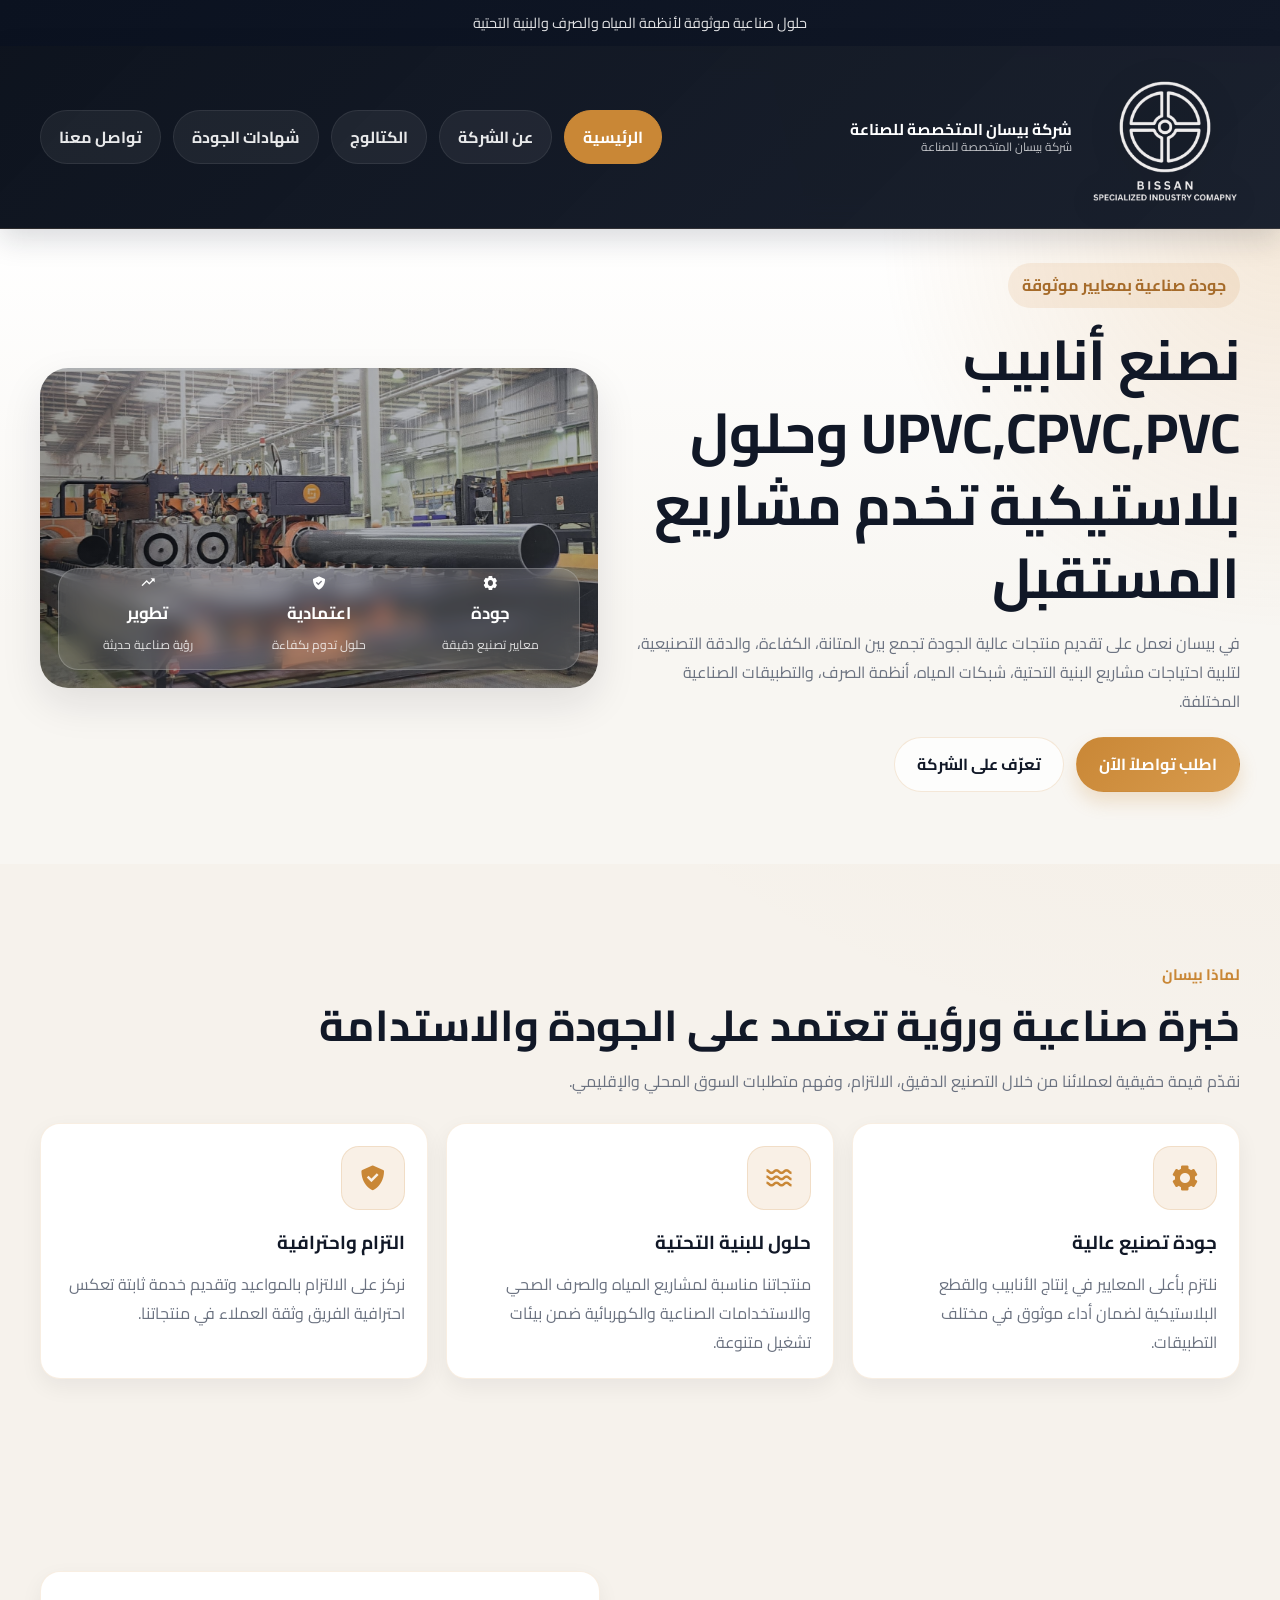
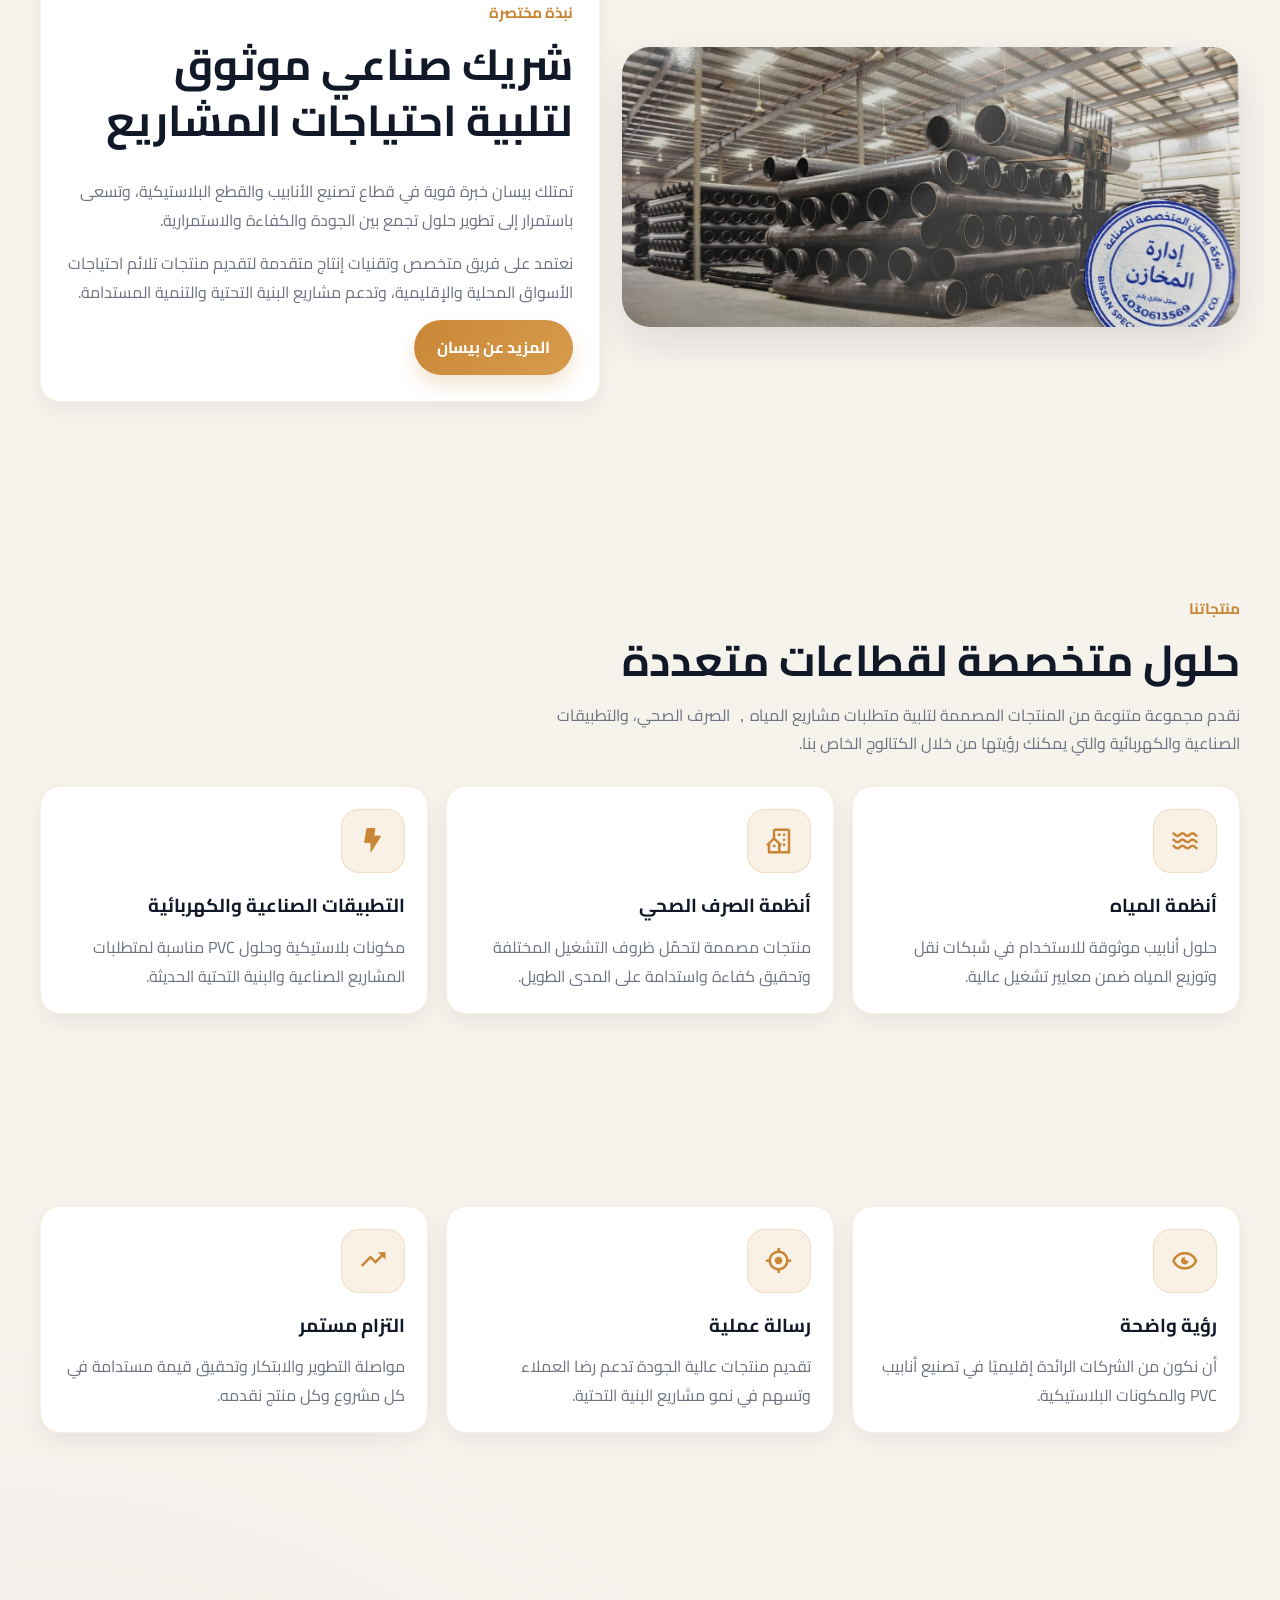
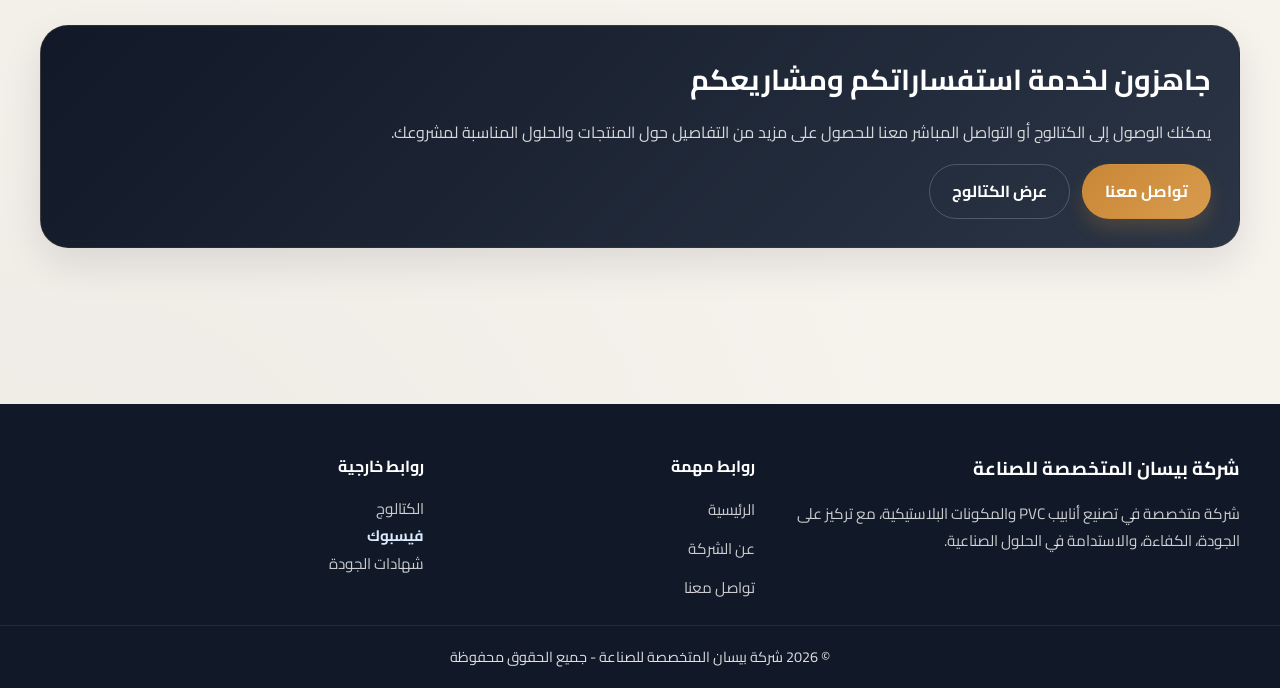
==== commit 2b3bef4d: "تحسين الهوية البصرية وفصل استخدامات الشعار - فصل logo.png للهيدر وLOGO.png للاستخدامات الثانوية - تح" ====
--- a/index.html
+++ b/index.html
@@ -18,20 +18,20 @@
     <meta property="og:url" content="https://bissan-industry.com/" />
     <meta property="og:title" content="شركة بيسان المتخصصة للصناعة | حلول متقدمة لأنابيب PVC" />
     <meta property="og:description" content="شركة رائدة في تصنيع أنابيب PVC والمكونات البلاستيكية بجودة عالية" />
-    <meta property="og:image" content="https://bissan-industry.com/images/logo.png" />
+    <meta property="og:image" content="https://bissan-industry.com/images/LOGO.png" />
     <meta property="og:site_name" content="شركة بيسان المتخصصة للصناعة" />
     <meta property="og:locale" content="ar_SA" />
     <meta name="twitter:card" content="summary_large_image" />
     <meta name="twitter:title" content="شركة بيسان المتخصصة للصناعة" />
     <meta name="twitter:description" content="حلول متقدمة في تصنيع أنابيب PVC والمكونات البلاستيكية" />
-    <meta name="twitter:image" content="https://bissan-industry.com/images/logo.png" />
-    <link rel="icon" type="image/png" sizes="32x32" href="./images/logo.png" />
-    <link rel="icon" type="image/png" sizes="16x16" href="./images/logo.png" />
-    <link rel="apple-touch-icon" sizes="180x180" href="./images/logo.png" />
-    <link rel="shortcut icon" href="./images/logo.png" type="image/png" />
+    <meta name="twitter:image" content="https://bissan-industry.com/images/LOGO.png" />
+    <link rel="icon" type="image/png" sizes="32x32" href="./images/LOGO.png" />
+    <link rel="icon" type="image/png" sizes="16x16" href="./images/LOGO.png" />
+    <link rel="apple-touch-icon" sizes="180x180" href="./images/LOGO.png" />
+    <link rel="shortcut icon" href="./images/LOGO.png" type="image/png" />
     <link rel="manifest" href="./manifest.json" />
     <meta name="msapplication-TileColor" content="#c98736" />
-    <meta name="msapplication-TileImage" content="./images/logo.png" />
+    <meta name="msapplication-TileImage" content="./images/LOGO.png" />
     <meta name="theme-color" content="#c98736" />
     <link
       href="https://unpkg.com/boxicons@2.1.4/css/boxicons.min.css"
@@ -44,7 +44,7 @@
       "@context": "https://schema.org",
       "@type": "LocalBusiness",
       "name": "شركة بيسان المتخصصة للصناعة",
-      "image": "https://bissan-industry.com/images/logo.png",
+      "image": "https://bissan-industry.com/images/LOGO.png",
       "description": "شركة بيسان المتخصصة للصناعة - رائدة في تصنيع أنابيب PVC والمكونات البلاستيكية",
       "address": {
         "@type": "PostalAddress",
@@ -360,6 +360,11 @@
               >الكتالوج</a
             >
           </p>
+            <p>
+              <a href="https://www.facebook.com/profile.php?id=61572046825287" target="_blank">
+                فيسبوك
+              </a>
+            </p>
           <p><a href="iso.html">شهادات الجودة</a></p>
         </div>
       </div>
--- a/css/mainstyle.css
+++ b/css/mainstyle.css
@@ -6,19 +6,19 @@
   --primary-soft: #e8c08c;
   --accent: #111827;
   --accent-2: #1f2937;
-  --bg: #f8f6f2;
+  --bg: #f6f2ec;
   --surface: #ffffff;
   --surface-2: #f3eee7;
   --text: #1b1b1b;
   --muted: #6b7280;
   --border: rgba(201, 135, 54, 0.18);
-  --shadow: 0 10px 30px rgba(17, 24, 39, 0.08);
-  --shadow-soft: 0 6px 18px rgba(17, 24, 39, 0.05);
+  --shadow: 0 16px 40px rgba(17, 24, 39, 0.10);
+  --shadow-soft: 0 8px 22px rgba(17, 24, 39, 0.06);
   --radius-sm: 14px;
   --radius-md: 20px;
   --radius-lg: 28px;
   --container: 1200px;
-  --transition: 0.3s ease;
+  --transition: 0.24s ease;
 }
 
 * {
@@ -33,7 +33,10 @@
 
 body {
   font-family: 'Cairo', sans-serif;
-  background: var(--bg);
+  background:
+    radial-gradient(circle at top right, rgba(201, 135, 54, 0.09), transparent 26%),
+    radial-gradient(circle at bottom left, rgba(17, 24, 39, 0.04), transparent 24%),
+    var(--bg);
   color: var(--text);
   direction: rtl;
   line-height: 1.8;
@@ -56,6 +59,13 @@
 .container {
   width: min(100% - 32px, var(--container));
   margin-inline: auto;
+}
+
+.container,
+.section,
+.page-hero,
+.site-footer {
+  position: relative;
 }
 
 .section {
@@ -97,6 +107,7 @@
   font-weight: 700;
   transition: var(--transition);
   border: 1px solid transparent;
+  box-shadow: none;
 }
 
 .btn {
@@ -108,6 +119,7 @@
 .btn:hover {
   transform: translateY(-2px);
   background: linear-gradient(135deg, var(--primary-dark), #b9772f);
+  box-shadow: 0 16px 24px rgba(201, 135, 54, 0.24);
 }
 
 .btn-outline {
@@ -119,11 +131,22 @@
 .btn-outline:hover {
   border-color: var(--primary);
   color: var(--primary-dark);
+  background: rgba(201, 135, 54, 0.08);
+}
+
+.btn:focus-visible,
+.btn-outline:focus-visible,
+.nav-links a:focus-visible,
+.footer-links a:focus-visible,
+.footer-contact a:focus-visible,
+.contact-links a:focus-visible {
+  outline: 3px solid rgba(201, 135, 54, 0.28);
+  outline-offset: 3px;
 }
 
 .topbar {
-  background: var(--accent);
-  color: rgba(255, 255, 255, 0.85);
+  background: linear-gradient(135deg, #0b1220, #111827);
+  color: rgba(255, 255, 255, 0.88);
   font-size: 0.9rem;
 }
 
@@ -139,44 +162,46 @@
   position: sticky;
   top: 0;
   z-index: 1000;
-  backdrop-filter: blur(10px);
-  background: rgba(255, 255, 255, 0.94);
-  border-bottom: 1px solid rgba(17, 24, 39, 0.06);
+  backdrop-filter: blur(14px);
+  background: linear-gradient(135deg, rgba(9, 15, 26, 0.98), rgba(17, 24, 39, 0.96));
+  border-bottom: 1px solid rgba(232, 192, 140, 0.14);
+  box-shadow: 0 10px 28px rgba(17, 24, 39, 0.16);
 }
 
 .navbar {
-  min-height: 78px;
+  min-height: 150px;
   display: flex;
   align-items: center;
   justify-content: space-between;
-  gap: 16px;
-  padding: 14px 0;
+  gap: 22px;
+  padding: 16px 0;
   position: relative;
 }
 
 .brand {
   display: flex;
   align-items: center;
-  gap: 12px;
+  gap: 18px;
   min-width: 0;
 }
 
 .brand img {
-  width: 52px;
-  height: 52px;
+  width: 140px;
+  height: 140px;
   object-fit: contain;
   flex-shrink: 0;
+  filter: drop-shadow(0 4px 14px rgba(0, 0, 0, 0.28));
 }
 
 .brand-text h1 {
-  font-size: 1rem;
-  color: var(--accent);
+  font-size: 0.98rem;
+  color: #ffffff;
   line-height: 1.35;
 }
 
 .brand-text p {
-  font-size: 0.78rem;
-  color: var(--muted);
+  font-size: 0.74rem;
+  color: rgba(255, 255, 255, 0.72);
   line-height: 1.3;
 }
 
@@ -192,7 +217,7 @@
   align-items: center;
   gap: 5px;
   cursor: pointer;
-  box-shadow: 0 8px 20px rgba(8, 42, 47, 0.22);
+  box-shadow: 0 10px 22px rgba(8, 42, 47, 0.20);
   flex-shrink: 0;
 }
 
@@ -222,8 +247,8 @@
   top: calc(100% + 10px);
   right: 0;
   width: min(280px, 100%);
-  background: rgba(255, 255, 255, 0.98);
-  border: 1px solid rgba(17, 24, 39, 0.06);
+  background: rgba(11, 18, 32, 0.98);
+  border: 1px solid rgba(232, 192, 140, 0.12);
   border-radius: 22px;
   padding: 14px;
   box-shadow: var(--shadow);
@@ -250,11 +275,16 @@
   text-align: center;
   padding: 12px 14px;
   border-radius: 999px;
-  background: var(--surface);
-  border: 1px solid rgba(17, 24, 39, 0.06);
+  background: rgba(255, 255, 255, 0.06);
+  border: 1px solid rgba(255, 255, 255, 0.08);
   font-weight: 700;
-  color: var(--accent);
+  color: rgba(255, 255, 255, 0.9);
   transition: var(--transition);
+}
+
+.nav-links a:hover {
+  transform: translateY(-1px);
+  box-shadow: 0 10px 20px rgba(201, 135, 54, 0.24);
 }
 
 .nav-links a:hover,
@@ -267,8 +297,8 @@
 .page-hero {
   padding: 70px 0 40px;
   background:
-    linear-gradient(rgba(17, 24, 39, 0.72), rgba(17, 24, 39, 0.72)),
-    linear-gradient(135deg, #1f2937, #374151);
+    linear-gradient(rgba(7, 12, 20, 0.78), rgba(7, 12, 20, 0.78)),
+    linear-gradient(135deg, #111827, #263244);
   color: #fff;
 }
 
@@ -291,6 +321,12 @@
   border: 1px solid var(--border);
   border-radius: var(--radius-md);
   box-shadow: var(--shadow-soft);
+  transition: var(--transition);
+}
+
+.card:hover {
+  transform: translateY(-4px);
+  box-shadow: var(--shadow);
 }
 
 .site-footer {
@@ -319,6 +355,12 @@
   font-size: 0.95rem;
 }
 
+.footer-links a:hover,
+.footer-contact a:hover {
+  color: #fff;
+  text-decoration: underline;
+}
+
 .footer-links ul {
   display: grid;
   gap: 10px;
@@ -331,6 +373,19 @@
   font-size: 0.9rem;
 }
 
+.footer-contact a[href*="facebook.com"] {
+  display: inline-flex;
+  align-items: center;
+  gap: 8px;
+  color: #dbeafe;
+  font-weight: 700;
+}
+
+.footer-contact a[href*="facebook.com"]:hover {
+  color: #ffffff;
+  text-decoration: underline;
+}
+
 @media (min-width: 700px) {
   .page-hero {
     padding: 92px 0 56px;
@@ -349,6 +404,179 @@
   }
 }
 
+@media (max-width: 480px) {
+  .container {
+    width: min(100% - 20px, var(--container));
+  }
+
+  .topbar .container {
+    padding: 8px 0;
+    font-size: 0.8rem;
+    line-height: 1.5;
+  }
+
+  .navbar {
+    min-height: 82px;
+    padding: 10px 0;
+  }
+
+  .brand {
+    gap: 10px;
+  }
+
+  .brand img {
+    width: 78px;
+    height: 78px;
+  }
+
+  .brand-text h1 {
+    font-size: 0.84rem;
+    color: #ffffff;
+  }
+
+  .brand-text p {
+    font-size: 0.62rem;
+    color: rgba(255, 255, 255, 0.72);
+  }
+
+  .menu-toggle {
+    width: 42px;
+    height: 42px;
+  }
+
+  .main-nav {
+    width: calc(100vw - 20px);
+  }
+
+  .nav-links a {
+    padding: 11px 12px;
+    font-size: 0.95rem;
+  }
+
+  .page-hero {
+    padding: 58px 0 34px;
+  }
+
+  .page-hero h2 {
+    font-size: 1.55rem;
+  }
+
+  .page-hero p {
+    font-size: 0.95rem;
+  }
+
+  .section {
+    padding: 54px 0;
+  }
+
+  .section-head h2 {
+    font-size: 1.55rem;
+  }
+
+  .section-head p {
+    font-size: 0.96rem;
+  }
+
+  .footer-grid {
+    gap: 18px;
+    padding: 34px 0 20px;
+  }
+
+  .footer-brand h3,
+  .footer-links h4,
+  .footer-contact h4 {
+    margin-bottom: 10px;
+  }
+
+  .footer-brand p,
+  .footer-contact p,
+  .footer-links a {
+    font-size: 0.92rem;
+  }
+
+  .footer-bottom {
+    padding: 14px 0;
+    font-size: 0.84rem;
+  }
+}
+
+@media (max-width: 380px) {
+  .container {
+    width: min(100% - 14px, var(--container));
+  }
+
+  .brand-text h1 {
+    font-size: 0.85rem;
+  }
+
+  .brand-text p {
+    font-size: 0.78rem;
+  }
+
+  .page-hero h2,
+  .section-head h2 {
+    font-size: 0.6rem;
+  }
+
+  .nav-links a {
+    font-size: 0.9rem;
+  }
+}
+
+@media (max-width: 360px) {
+  .container {
+    width: min(100% - 12px, var(--container));
+  }
+
+  .brand {
+    gap: 8px;
+  }
+
+  .brand img {
+    width: 70px;
+    height: 70px;
+  }
+
+  .brand-text h1 {
+    font-size: 0.72rem;
+    line-height: 1.25;
+    color: #ffffff;
+  }
+
+  .brand-text p {
+    font-size: 0.58rem;
+    color: rgba(255, 255, 255, 0.72);
+  }
+
+  .menu-toggle {
+    width: 38px;
+    height: 38px;
+    gap: 4px;
+  }
+
+  .menu-toggle span {
+    width: 18px;
+    height: 2px;
+  }
+
+  .page-hero {
+    padding: 48px 0 28px;
+  }
+
+  .page-hero h2,
+  .section-head h2 {
+    font-size: 1.28rem;
+  }
+
+  .section-head span {
+    font-size: 0.8rem;
+  }
+
+  .section {
+    padding: 44px 0;
+  }
+}
+
 @media (min-width: 992px) {
   .section {
     padding: 96px 0;
@@ -364,6 +592,33 @@
 
   .menu-toggle {
     display: none;
+  }
+
+  .navbar {
+    min-height: 150px;
+  }
+
+  .brand img {
+    width: 150px;
+    height: 150px;
+  }
+
+  .main-nav {
+    height: 150px;
+    display: flex;
+    align-items: center;
+  }
+
+  .nav-links {
+    height: 100%;
+    align-items: center;
+    justify-content: center;
+    gap: 12px;
+  }
+
+  .nav-links a {
+    min-height: 48px;
+    padding: 12px 18px;
   }
 
   .main-nav {
--- a/css/home.css
+++ b/css/home.css
@@ -48,6 +48,11 @@
     linear-gradient(rgba(17, 24, 39, 0.28), rgba(17, 24, 39, 0.28)),
     url('../images/industry.jpeg') center/cover no-repeat;
   box-shadow: var(--shadow);
+}
+
+.hero-card:hover {
+  transform: translateY(-4px);
+  transition: var(--transition);
 }
 
 .hero-card::after {
@@ -97,6 +102,14 @@
   padding: 22px;
 }
 
+.feature-item,
+.value-item,
+.product-item,
+.about-preview-content,
+.cta-box {
+  border: 1px solid rgba(201, 135, 54, 0.14);
+}
+
 .feature-item h3,
 .value-item h3,
 .product-item h3 {
@@ -124,6 +137,11 @@
   box-shadow: var(--shadow);
 }
 
+.about-preview-image:hover {
+  transform: scale(1.01);
+  transition: var(--transition);
+}
+
 .about-preview-content {
   padding: 26px;
 }
@@ -197,4 +215,99 @@
   .products-grid {
     grid-template-columns: repeat(3, 1fr);
   }
+}
+
+@media (max-width: 640px) {
+  .hero {
+    padding: 22px 0 48px;
+  }
+
+  .hero-content h2 {
+    font-size: 1.8rem;
+  }
+
+  .hero-content p {
+    font-size: 0.96rem;
+  }
+
+  .hero-card {
+    min-height: 230px;
+  }
+
+  .hero-stats {
+    grid-template-columns: 1fr;
+    right: 12px;
+    left: 12px;
+    bottom: 12px;
+    gap: 8px;
+  }
+
+  .hero-stats div {
+    padding: 7px 0;
+    background: rgba(255,255,255,0.06);
+    border-radius: 14px;
+  }
+
+  .about-preview-image {
+    min-height: 210px;
+  }
+
+  .feature-item,
+  .value-item,
+  .product-item,
+  .about-preview-content,
+  .cta-box {
+    padding: 18px;
+  }
+
+  .features-grid,
+  .values-grid,
+  .products-grid {
+    grid-template-columns: 1fr;
+  }
+}
+
+@media (max-width: 380px) {
+  .hero-content h2 {
+    font-size: 1.45rem;
+  }
+
+  .hero-stats strong {
+    font-size: 0.95rem;
+  }
+
+  .hero-stats span {
+    font-size: 0.72rem;
+  }
+
+  .cta-box h2 {
+    font-size: 1.35rem;
+  }
+}
+
+@media (max-width: 360px) {
+  .hero-content .badge {
+    font-size: 0.8rem;
+    padding: 7px 12px;
+  }
+
+  .hero-content h2 {
+    font-size: 1.32rem;
+  }
+
+  .hero-content p,
+  .about-preview-content p,
+  .cta-box p {
+    font-size: 0.92rem;
+  }
+
+  .hero-actions,
+  .cta-actions {
+    gap: 10px;
+  }
+
+  .btn,
+  .btn-outline {
+    width: 100%;
+  }
 }
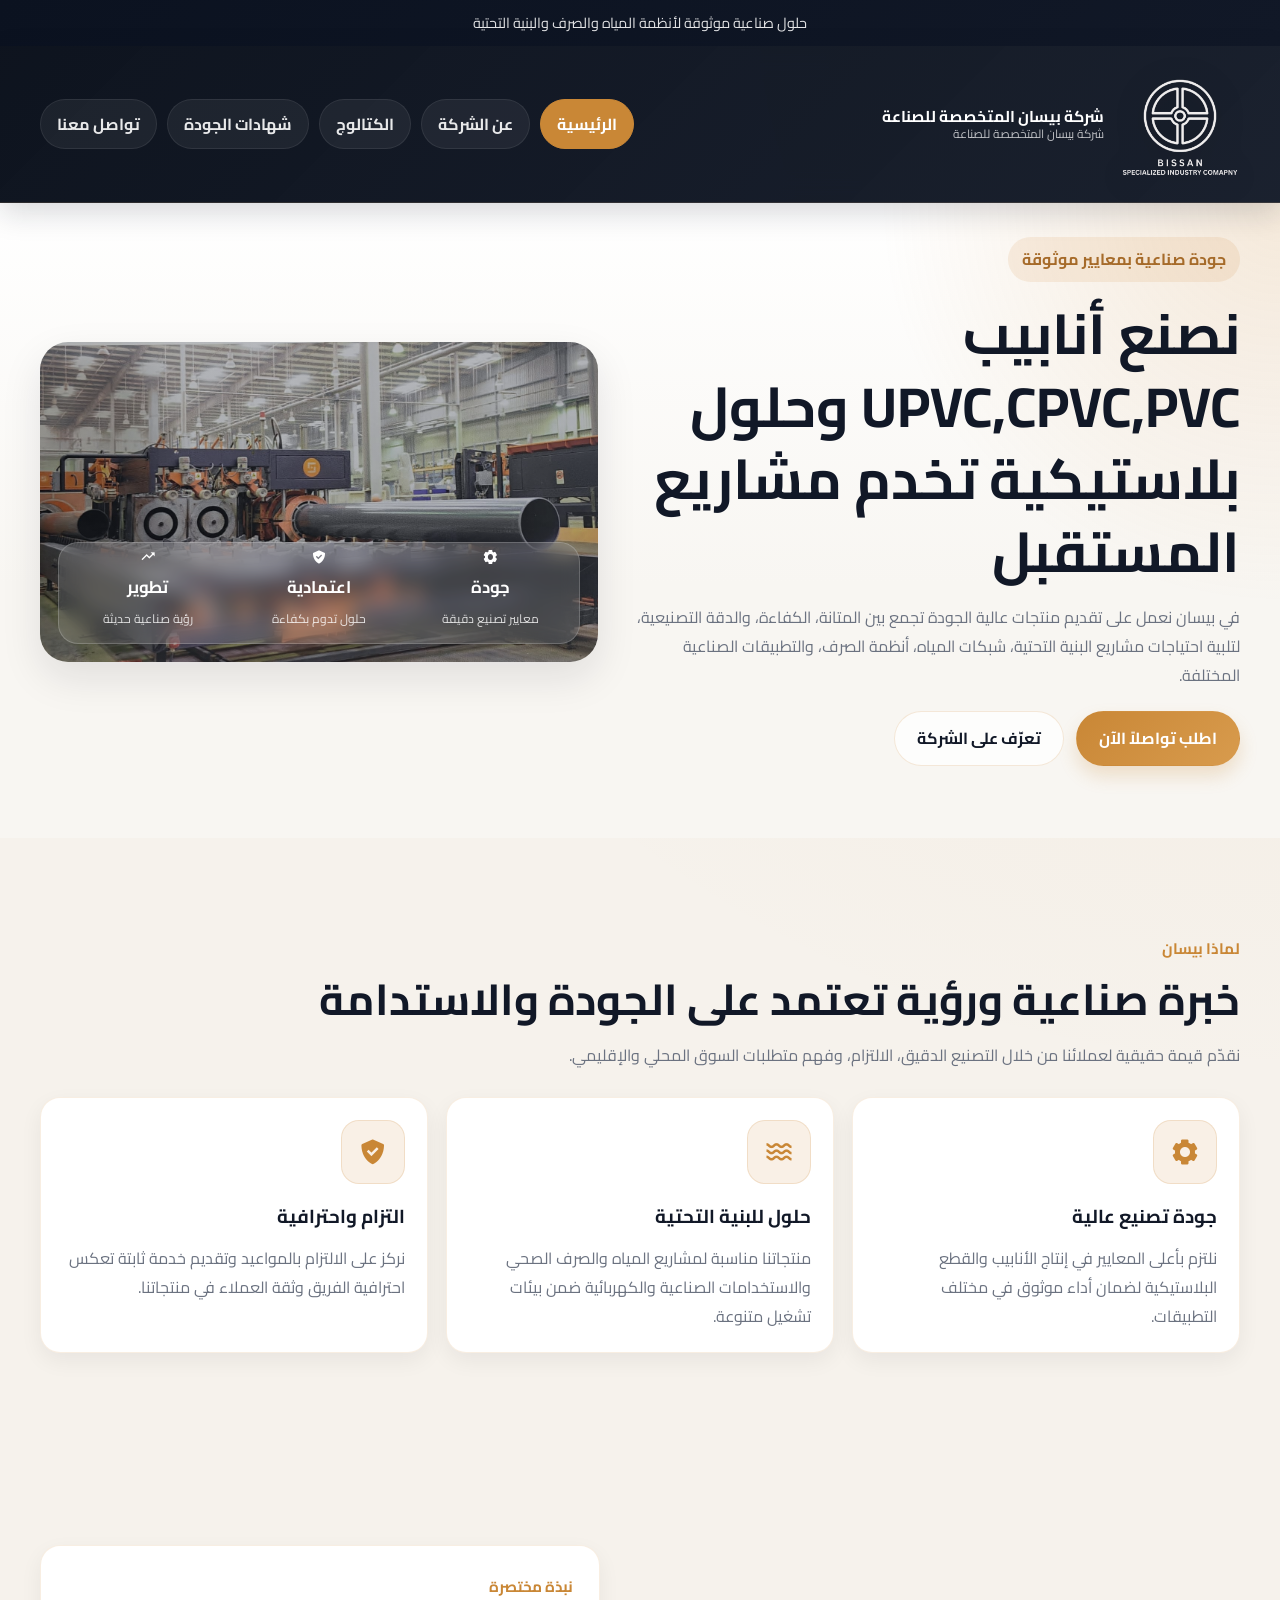
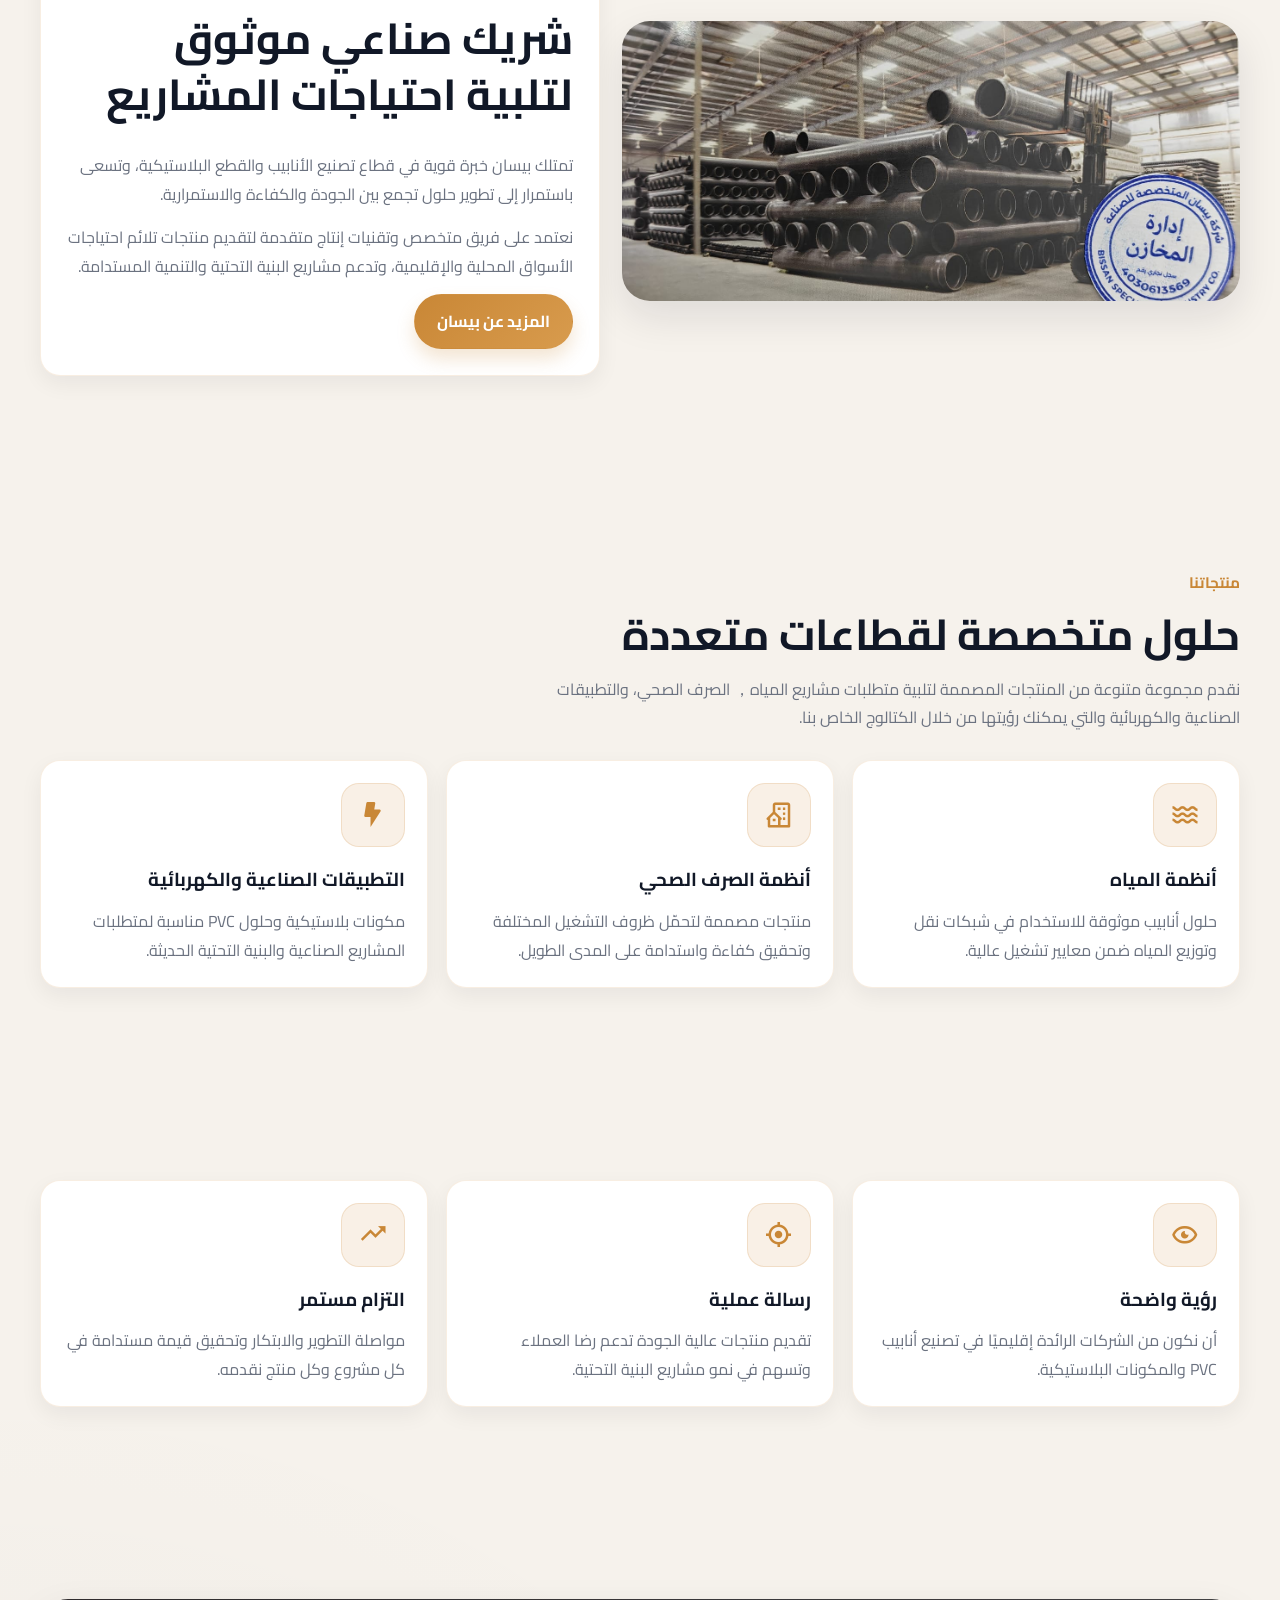
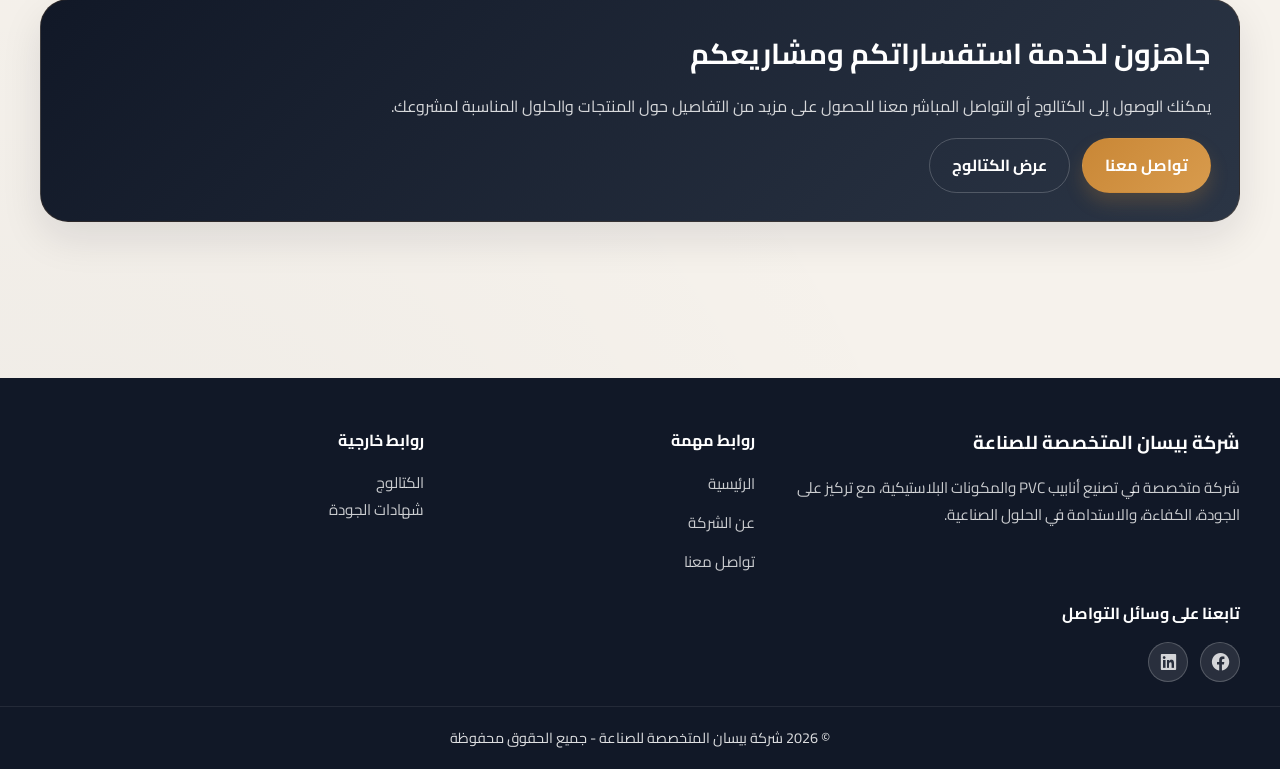
==== commit 88e82e1f: "تحديث الفوتر: إضافة وسائل التواصل الاجتماعي وحذف الفيسبوك من كارد شادي" ====
--- a/index.html
+++ b/index.html
@@ -360,12 +360,19 @@
               >الكتالوج</a
             >
           </p>
-            <p>
-              <a href="https://www.facebook.com/profile.php?id=61572046825287" target="_blank">
-                فيسبوك
-              </a>
-            </p>
           <p><a href="iso.html">شهادات الجودة</a></p>
+        </div>
+
+        <div class="footer-social">
+          <h4>تابعنا على وسائل التواصل</h4>
+          <div class="social-links">
+            <a href="https://www.facebook.com/profile.php?id=61572046825287" target="_blank" title="فيسبوك" aria-label="فيسبوك">
+              <i class="bx bxl-facebook-circle"></i>
+            </a>
+            <a href="https://www.linkedin.com/company/bissan-specialized-industry/" target="_blank" title="لينكد إن" aria-label="لينكد إن">
+              <i class="bx bxl-linkedin-square"></i>
+            </a>
+          </div>
         </div>
       </div>
 
--- a/css/mainstyle.css
+++ b/css/mainstyle.css
@@ -169,25 +169,25 @@
 }
 
 .navbar {
-  min-height: 150px;
+  min-height: 128px;
   display: flex;
   align-items: center;
   justify-content: space-between;
-  gap: 22px;
-  padding: 16px 0;
+  gap: 18px;
+  padding: 14px 0;
   position: relative;
 }
 
 .brand {
   display: flex;
   align-items: center;
-  gap: 18px;
+  gap: 16px;
   min-width: 0;
 }
 
 .brand img {
-  width: 140px;
-  height: 140px;
+  width: 120px;
+  height: 120px;
   object-fit: contain;
   flex-shrink: 0;
   filter: drop-shadow(0 4px 14px rgba(0, 0, 0, 0.28));
@@ -386,6 +386,38 @@
   text-decoration: underline;
 }
 
+.footer-social h4 {
+  color: #fff;
+  margin-bottom: 14px;
+}
+
+.social-links {
+  display: flex;
+  gap: 12px;
+  align-items: center;
+}
+
+.social-links a {
+  display: inline-flex;
+  align-items: center;
+  justify-content: center;
+  width: 40px;
+  height: 40px;
+  border-radius: 50%;
+  background: rgba(255, 255, 255, 0.1);
+  color: rgba(255, 255, 255, 0.8);
+  font-size: 1.3rem;
+  transition: var(--transition);
+  border: 1px solid rgba(255, 255, 255, 0.2);
+}
+
+.social-links a:hover {
+  background: rgba(201, 135, 54, 0.3);
+  color: #ffffff;
+  border-color: rgba(201, 135, 54, 0.4);
+  transform: translateY(-2px);
+}
+
 @media (min-width: 700px) {
   .page-hero {
     padding: 92px 0 56px;
@@ -515,7 +547,7 @@
 
   .page-hero h2,
   .section-head h2 {
-    font-size: 0.6rem;
+    font-size: 1.22rem;
   }
 
   .nav-links a {
@@ -595,16 +627,16 @@
   }
 
   .navbar {
-    min-height: 150px;
+    min-height: 128px;
   }
 
   .brand img {
-    width: 150px;
-    height: 150px;
+    width: 120px;
+    height: 120px;
   }
 
   .main-nav {
-    height: 150px;
+    height: 128px;
     display: flex;
     align-items: center;
   }
@@ -613,12 +645,12 @@
     height: 100%;
     align-items: center;
     justify-content: center;
-    gap: 12px;
+    gap: 10px;
   }
 
   .nav-links a {
-    min-height: 48px;
-    padding: 12px 18px;
+    min-height: 42px;
+    padding: 10px 16px;
   }
 
   .main-nav {
